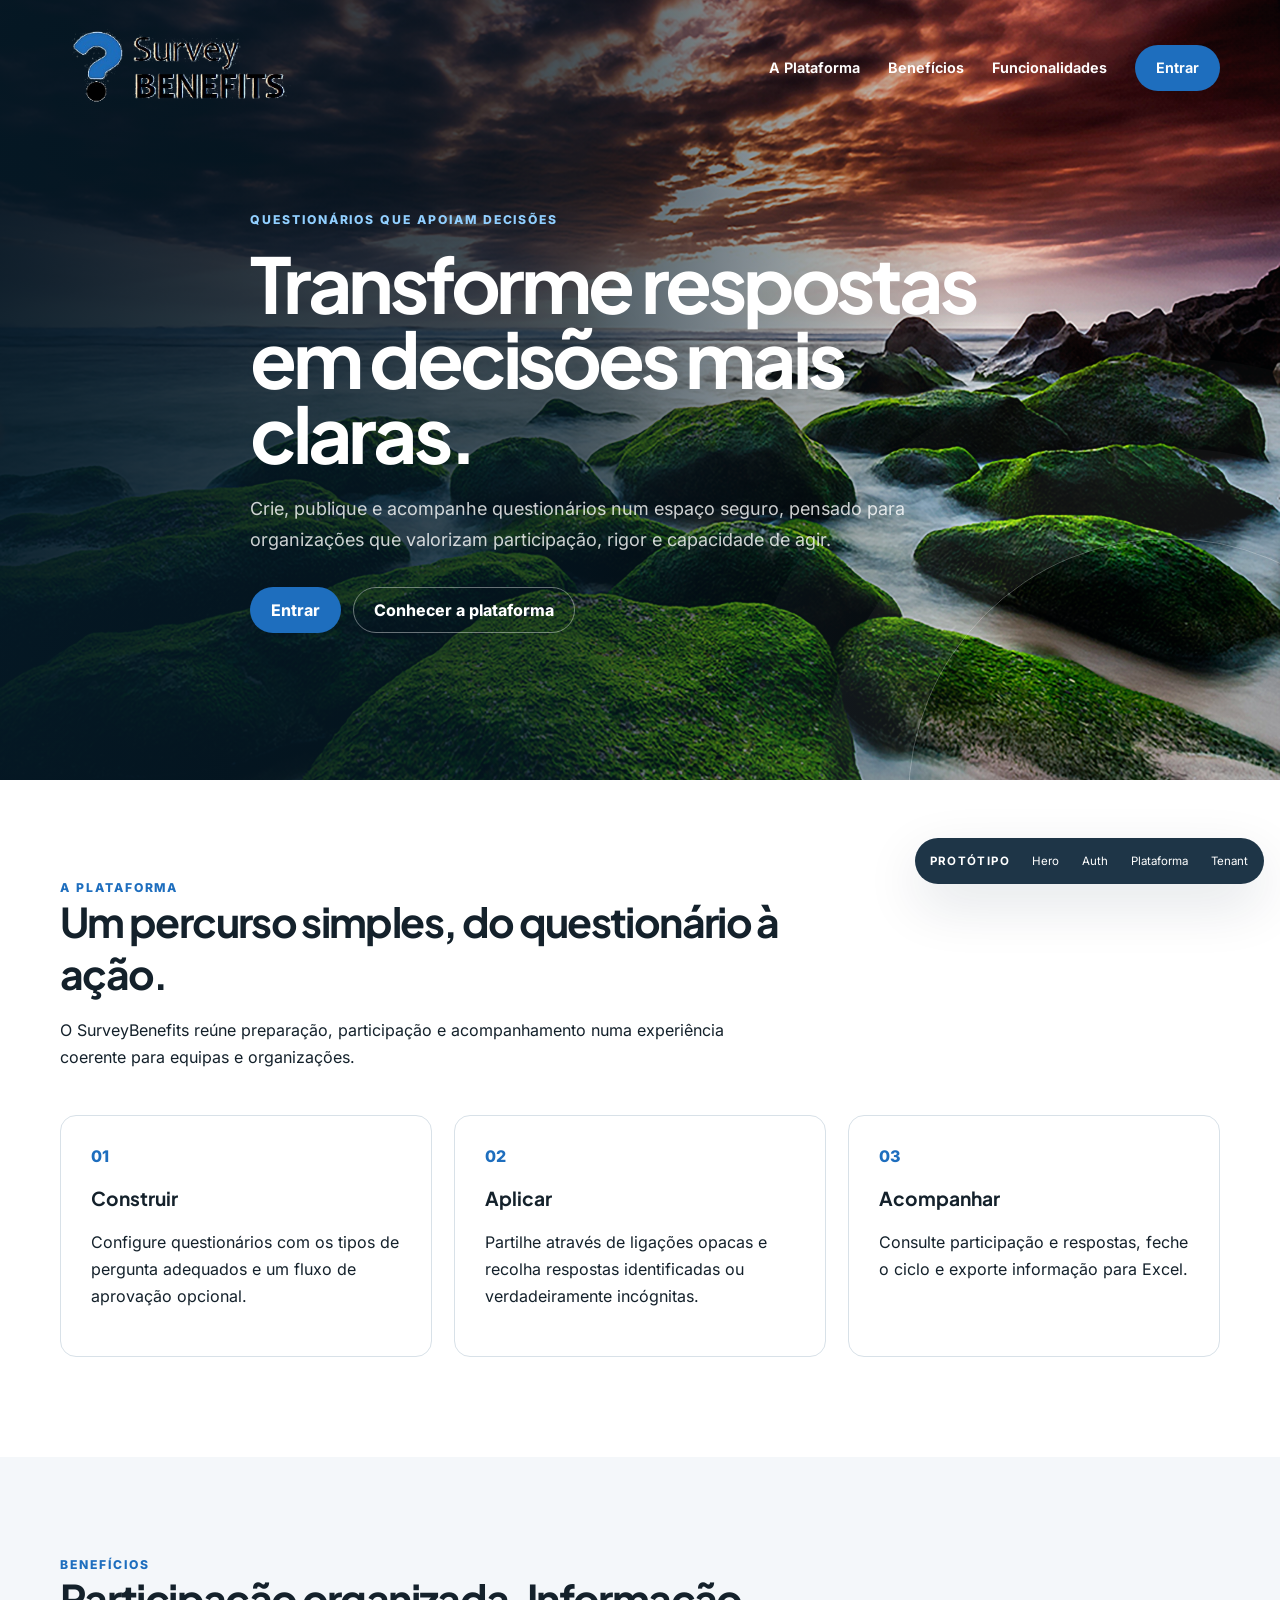
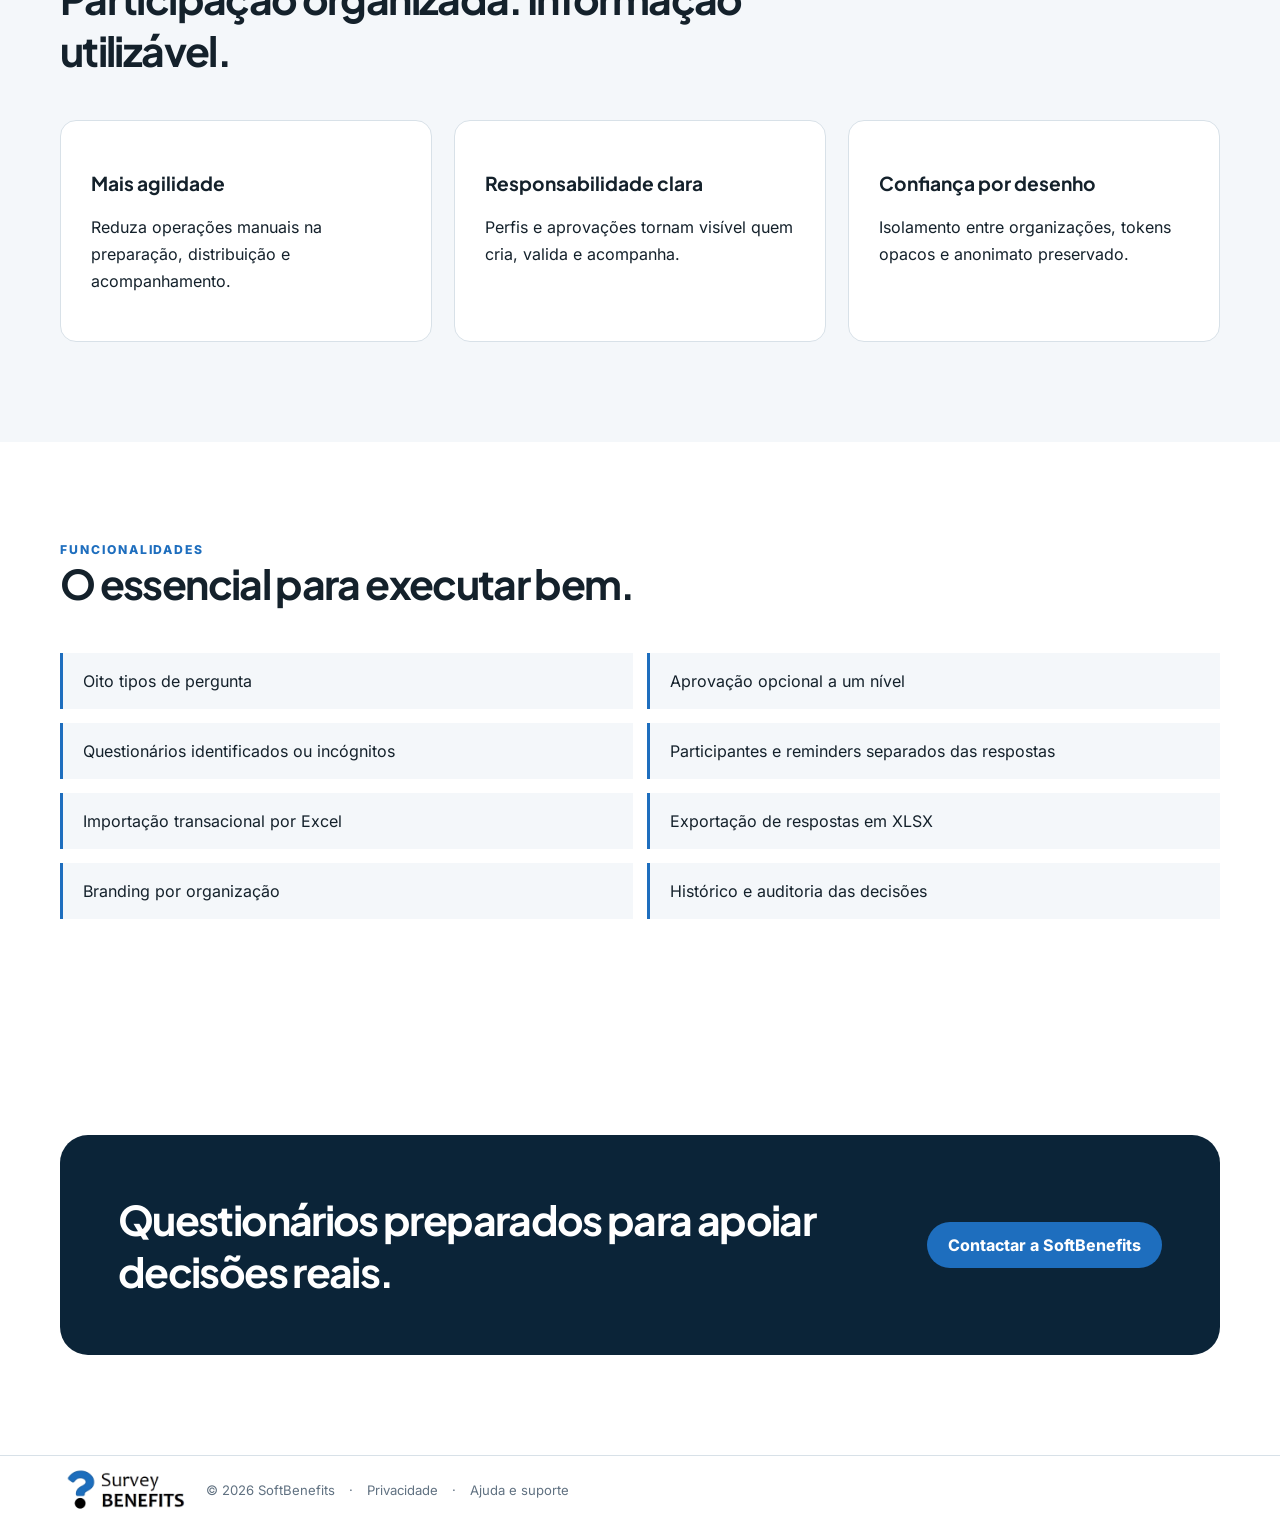
==== index.html @ 7bd240f0 "fix: aplicar logotipo transparente em todo o prototipo" ====
<!DOCTYPE html>
<html lang="pt-PT">
<head>
  <meta charset="utf-8"><meta http-equiv="Cache-Control" content="no-cache, no-store, must-revalidate"><meta http-equiv="Pragma" content="no-cache"><meta http-equiv="Expires" content="0">
  <meta name="viewport" content="width=device-width, initial-scale=1">
  <meta name="description" content="SurveyBenefits — questionários que apoiam decisões.">
  <title>SurveyBenefits — Questionários que apoiam decisões</title>
  <link rel="stylesheet" href="assets/styles.css?v=3">
</head>
<body>
  <header class="site-header">
    <div class="container">
      <a href="index.html" aria-label="SurveyBenefits — início"><img class="logo" src="assets/logo-oficial-transparente.png?v=10" alt="SurveyBenefits"></a>
      <nav class="top-nav" aria-label="Navegação principal">
        <a href="#plataforma">A Plataforma</a><a href="#beneficios">Benefícios</a><a href="#funcionalidades">Funcionalidades</a>
        <a class="button" href="login.html">Entrar</a>
      </nav>
    </div>
  </header>

  <main>
    <section class="hero">
      <div class="container hero-content">
        <div class="eyebrow">Questionários que apoiam decisões</div>
        <h1>Transforme respostas em decisões mais claras.</h1>
        <p>Crie, publique e acompanhe questionários num espaço seguro, pensado para organizações que valorizam participação, rigor e capacidade de agir.</p>
        <div class="actions"><a class="button" href="login.html">Entrar</a><a class="button secondary" href="#plataforma">Conhecer a plataforma</a></div>
      </div>
    </section>

    <section class="section" id="plataforma">
      <div class="container">
        <div class="section-lead"><div class="eyebrow">A Plataforma</div><h2>Um percurso simples, do questionário à ação.</h2><p>O SurveyBenefits reúne preparação, participação e acompanhamento numa experiência coerente para equipas e organizações.</p></div>
        <div class="grid-3">
          <article class="card"><span class="number">01</span><h3>Construir</h3><p>Configure questionários com os tipos de pergunta adequados e um fluxo de aprovação opcional.</p></article>
          <article class="card"><span class="number">02</span><h3>Aplicar</h3><p>Partilhe através de ligações opacas e recolha respostas identificadas ou verdadeiramente incógnitas.</p></article>
          <article class="card"><span class="number">03</span><h3>Acompanhar</h3><p>Consulte participação e respostas, feche o ciclo e exporte informação para Excel.</p></article>
        </div>
      </div>
    </section>

    <section class="section tint" id="beneficios">
      <div class="container">
        <div class="section-lead"><div class="eyebrow">Benefícios</div><h2>Participação organizada. Informação utilizável.</h2></div>
        <div class="grid-3">
          <article class="card"><h3>Mais agilidade</h3><p>Reduza operações manuais na preparação, distribuição e acompanhamento.</p></article>
          <article class="card"><h3>Responsabilidade clara</h3><p>Perfis e aprovações tornam visível quem cria, valida e acompanha.</p></article>
          <article class="card"><h3>Confiança por desenho</h3><p>Isolamento entre organizações, tokens opacos e anonimato preservado.</p></article>
        </div>
      </div>
    </section>

    <section class="section" id="funcionalidades">
      <div class="container">
        <div class="section-lead"><div class="eyebrow">Funcionalidades</div><h2>O essencial para executar bem.</h2></div>
        <ul class="feature-list">
          <li>Oito tipos de pergunta</li><li>Aprovação opcional a um nível</li><li>Questionários identificados ou incógnitos</li><li>Participantes e reminders separados das respostas</li><li>Importação transacional por Excel</li><li>Exportação de respostas em XLSX</li><li>Branding por organização</li><li>Histórico e auditoria das decisões</li>
        </ul>
      </div>
    </section>

    <section class="section">
      <div class="container cta"><h2>Questionários preparados para apoiar decisões reais.</h2><a class="button" href="https://www.softbenefits.pt/#Contactos" target="_blank" rel="noopener">Contactar a SoftBenefits</a></div>
    </section>
  </main>

  <footer class="content-footer"><div class="container footer-row"><a href="https://www.softbenefits.pt" target="_blank" rel="noopener"><img class="logo" src="assets/logo-oficial-transparente.png?v=10" alt="SurveyBenefits"></a><span>© <span data-year></span> SoftBenefits</span><span>·</span><a href="privacidade.html">Privacidade</a><span>·</span><a href="suporte.html">Ajuda e suporte</a></div></footer>
  <nav class="prototype-nav" aria-label="Navegação do protótipo"><strong>PROTÓTIPO</strong><a href="index.html">Hero</a><a href="login.html">Auth</a><a href="app.html">Plataforma</a><a href="app.html?tenant=horizon">Tenant</a></nav>
  <script src="assets/site.js?v=3"></script>
</body>
</html>
---- assets/styles.css ----
@font-face { font-family: Inter; src: url("fonts/inter-variable.woff2") format("woff2"); font-weight: 100 900; font-display: swap; }
@font-face { font-family: "Plus Jakarta Sans"; src: url("fonts/plus-jakarta-sans-variable.woff2") format("woff2"); font-weight: 200 800; font-display: swap; }

:root {
  --primary: #1e6ebe;
  --primary-hover: #185a9c;
  --navy: #0b2438;
  --surface: #f4f7fa;
  --paper: #fff;
  --text: #14212b;
  --muted: #607181;
  --border: #d8e1e8;
  --accent: var(--primary);
  --sidebar: var(--navy);
  --radius: 16px;
  --shadow: 0 20px 55px rgba(11, 36, 56, .12);
  font-family: Inter, "Segoe UI", sans-serif;
  color: var(--text);
  background: var(--paper);
}

* { box-sizing: border-box; }
html { scroll-behavior: smooth; }
body { margin: 0; background: var(--paper); color: var(--text); }
body.dark { --paper: #10202b; --surface: #152b39; --text: #eef5f8; --muted: #aec0ca; --border: #284452; }
body.tenant { --accent: #007f5f; --sidebar: #063f34; }
a { color: inherit; }
button, input { font: inherit; }
button, .button { cursor: pointer; }
:focus-visible { outline: 3px solid color-mix(in srgb, var(--accent) 60%, white); outline-offset: 3px; }
.container { width: min(1160px, calc(100% - 40px)); margin-inline: auto; }
.eyebrow { color: var(--primary); font-size: .76rem; font-weight: 800; letter-spacing: .16em; text-transform: uppercase; }
h1, h2, h3, .brand { font-family: "Plus Jakarta Sans", Inter, sans-serif; }
h1 { font-size: clamp(2.6rem, 6vw, 5.6rem); line-height: .98; letter-spacing: -.055em; margin: 18px 0 24px; }
h2 { font-size: clamp(2rem, 3.2vw, 3.3rem); letter-spacing: -.04em; margin: 0 0 18px; }
p { line-height: 1.7; }
.button { display: inline-flex; align-items: center; justify-content: center; gap: 8px; min-height: 46px; padding: 0 20px; border-radius: 999px; border: 1px solid transparent; background: var(--primary); color: white; font-weight: 750; text-decoration: none; }
.button:hover { background: var(--primary-hover); }
.button.secondary { background: transparent; color: var(--text); border-color: var(--border); }
.button.secondary:hover { background: var(--surface); }
.site-header { position: absolute; z-index: 3; top: 0; left: 0; right: 0; padding: 26px 0; color: white; }
.site-header .container, .top-nav, .actions, .prototype-nav { display: flex; align-items: center; }
.site-header .container { justify-content: space-between; gap: 30px; }
.logo { width: 238px; height: auto; display: block; border-radius: 3px; }
.top-nav { gap: 28px; }
.top-nav a { font-size: .9rem; font-weight: 650; text-decoration: none; }
.hero { min-height: 780px; display: grid; align-items: center; position: relative; color: white; overflow: hidden; background: var(--navy); }
.hero::before { content: ""; position: absolute; inset: 0; background: linear-gradient(90deg, rgba(5,25,38,.93) 0%, rgba(5,25,38,.72) 45%, rgba(5,25,38,.08) 78%), url("images/plataforma-hero.png") center/cover; }
.hero::after { content: ""; position: absolute; width: 520px; height: 520px; right: -150px; bottom: -280px; border: 1px solid rgba(255,255,255,.28); border-radius: 50%; box-shadow: 0 0 0 90px rgba(255,255,255,.04), 0 0 0 180px rgba(255,255,255,.025); }
.hero-content { position: relative; z-index: 1; max-width: 780px; padding: 145px 0 80px; }
.hero p { max-width: 660px; font-size: 1.12rem; color: rgba(255,255,255,.8); }
.hero .eyebrow { color: #91cfff; }
.actions { gap: 12px; flex-wrap: wrap; margin-top: 32px; }
.hero .button.secondary { color: white; border-color: rgba(255,255,255,.4); }
.section { padding: 100px 0; }
.section.tint { background: var(--surface); }
.section-lead { max-width: 720px; margin-bottom: 44px; }
.grid-3 { display: grid; grid-template-columns: repeat(3, 1fr); gap: 22px; }
.card { padding: 30px; border: 1px solid var(--border); border-radius: var(--radius); background: var(--paper); }
.card .number { color: var(--primary); font-weight: 800; }
.card h3 { font-size: 1.2rem; }
.feature-list { display: grid; grid-template-columns: repeat(2, 1fr); gap: 14px; padding: 0; list-style: none; }
.feature-list li { padding: 18px 20px; border-left: 3px solid var(--primary); background: var(--surface); }
.cta { color: white; background: var(--navy); border-radius: 28px; padding: 58px; display: flex; justify-content: space-between; align-items: center; gap: 40px; }
.cta h2 { margin: 0; max-width: 700px; }
.content-footer { border-top: 1px solid var(--border); min-height: 68px; display: flex; align-items: center; color: var(--muted); font-size: .82rem; }
.footer-row { display: flex; align-items: center; gap: 14px; flex-wrap: wrap; }
.footer-row .logo { width: 132px; color: var(--text); }
.footer-row a { text-decoration: none; }
.tenant-name, .tenant-links { display: none; }
.tenant .platform-name, .tenant .platform-links { display: none; }
.tenant .tenant-name { display: block; }
.tenant .tenant-links { display: inline-flex; }
.tenant .side-nav .tenant-links { display: block; }
.tenant .app-content .eyebrow { color: var(--accent); }
.tenant .app-shell .button { background: var(--accent); }

.auth-page { min-height: 100vh; display: grid; grid-template-columns: 1.08fr .92fr; background: var(--surface); }
.auth-visual { color: white; position: relative; padding: 50px; background: linear-gradient(0deg, rgba(7,35,52,.78), rgba(7,35,52,.28)), url("images/plataforma-hero.png") center/cover; display: flex; flex-direction: column; justify-content: space-between; }
.auth-visual blockquote { max-width: 600px; font-family: "Plus Jakarta Sans", sans-serif; font-size: clamp(1.8rem, 3vw, 3rem); line-height: 1.15; margin: 0; }
.auth-panel { display: grid; place-items: center; padding: 36px; }
.auth-card { width: min(440px, 100%); }
.auth-card .logo { width: 230px; color: var(--navy); margin-bottom: 54px; }
.auth-card h1 { font-size: 2.35rem; letter-spacing: -.04em; }
.field { display: grid; gap: 7px; margin: 20px 0; font-weight: 650; font-size: .9rem; }
.field input { width: 100%; min-height: 50px; border: 1px solid var(--border); border-radius: 10px; padding: 0 14px; background: var(--paper); color: var(--text); }
.auth-card .button { width: 100%; border: 0; }
.small-link { color: var(--primary); font-weight: 700; font-size: .9rem; }
.auth-divider { display: flex; align-items: center; gap: 14px; margin: 22px 0; color: var(--muted); font-size: .8rem; text-transform: uppercase; letter-spacing: .08em; }
.auth-divider::before, .auth-divider::after { content: ""; height: 1px; flex: 1; background: var(--border); }
.auth-card .auth-alternative { border: 1px solid var(--border); }
.notice { margin: 20px 0; padding: 15px; background: #e9f4ff; color: #164c78; border-radius: 10px; }

.app-shell { min-height: 100vh; display: grid; grid-template-columns: 260px 1fr; background: var(--surface); }
.sidebar { position: fixed; inset: 0 auto 0 0; width: 260px; background: var(--sidebar); color: white; display: grid; grid-template-rows: auto 1fr auto; transition: width .2s ease; z-index: 4; }
.sidebar-head { padding: 25px 22px; border-bottom: 1px solid rgba(255,255,255,.12); }
.sidebar-head .logo { width: 205px; }
.sidebar-head .logo-symbol { display: none; width: 52px; height: 52px; object-fit: cover; }
.context-label { font-size: .72rem; text-transform: uppercase; letter-spacing: .12em; color: rgba(255,255,255,.58); margin-top: 24px; }
.context-name { font-weight: 750; margin-top: 5px; }
.context-session { display: grid; gap: 3px; margin-top: 16px; padding-top: 14px; border-top: 1px solid rgba(255,255,255,.12); color: rgba(255,255,255,.66); font-size: .72rem; line-height: 1.35; }
.context-session strong { color: white; font-size: .8rem; }
.side-nav { overflow-y: auto; padding: 18px 12px; scrollbar-width: thin; scrollbar-color: rgba(255,255,255,.25) transparent; }
.side-nav a { display: flex; gap: 12px; align-items: center; padding: 12px 14px; margin: 3px 0; border-radius: 10px; color: rgba(255,255,255,.72); text-decoration: none; font-size: .9rem; }
.side-nav a.active, .side-nav a:hover { background: color-mix(in srgb, var(--accent) 60%, transparent); color: white; }
.nav-icon { width: 23px; text-align: center; font-size: 1rem; }
.sidebar-foot { padding: 16px; border-top: 1px solid rgba(255,255,255,.12); }
.sidebar-foot button { width: 100%; display: flex; align-items: center; gap: 11px; background: rgba(255,255,255,.07); color: white; border: 1px solid rgba(255,255,255,.15); border-radius: 10px; text-align: left; padding: 12px 14px; font-weight: 700; }
.sidebar-foot button:hover { background: rgba(255,255,255,.14); border-color: rgba(255,255,255,.28); }
.logout-icon { font-size: 1.05rem; }
.app-main { grid-column: 2; min-width: 0; }
.app-topbar { height: 72px; padding: 0 30px; background: var(--paper); border-bottom: 1px solid var(--border); display: flex; align-items: center; justify-content: space-between; position: sticky; top: 0; z-index: 2; }
.mobile-topline { display: contents; }
.mobile-brand { display: none; }
.breadcrumb-row { order: -1; }
.breadcrumb { color: var(--muted); font-size: .86rem; }
.profile { display: flex; align-items: center; gap: 10px; }
.notification { width: 38px; height: 38px; border: 0; border-radius: 10px; background: transparent; }
.notification:hover { background: var(--surface); }
.profile-button { min-height: 54px; display: flex; align-items: center; gap: 11px; padding: 7px 11px 7px 8px; border: 1px solid var(--border); border-radius: 13px; background: var(--paper); color: var(--text); text-align: left; box-shadow: 0 5px 16px rgba(11,36,56,.06); }
.profile-button:hover { border-color: color-mix(in srgb, var(--accent) 45%, var(--border)); background: var(--surface); }
.profile-copy { display: grid; gap: 2px; min-width: 150px; }
.profile-copy small { color: var(--muted); }
.profile-chevron { color: var(--muted); font-size: 1.2rem; }
.avatar { width: 38px; height: 38px; border-radius: 50%; background: var(--accent); color: white; display: grid; place-items: center; font-weight: 800; }
.app-content { padding: 36px 30px 70px; max-width: 1500px; margin: auto; }
.page-head { display: flex; justify-content: space-between; align-items: end; gap: 20px; margin-bottom: 28px; }
.page-head h1 { font-size: 2.25rem; margin: 4px 0; }
.metrics { display: grid; grid-template-columns: repeat(4, 1fr); gap: 16px; }
.metric { background: var(--paper); border: 1px solid var(--border); border-radius: 14px; padding: 20px; }
.metric strong { display: block; font: 700 2rem "Plus Jakarta Sans", sans-serif; margin: 7px 0; }
.table-card { margin-top: 20px; background: var(--paper); border: 1px solid var(--border); border-radius: 14px; overflow: hidden; }
.toolbar { display: flex; justify-content: space-between; gap: 15px; padding: 17px; border-bottom: 1px solid var(--border); }
.search { min-height: 40px; min-width: min(360px, 60vw); border: 1px solid var(--border); border-radius: 9px; padding: 0 12px; background: var(--paper); color: var(--text); }
table { border-collapse: collapse; width: 100%; }
th, td { text-align: left; padding: 15px 18px; border-bottom: 1px solid var(--border); font-size: .88rem; }
th { color: var(--muted); font-size: .76rem; text-transform: uppercase; letter-spacing: .06em; }
.pill { display: inline-flex; padding: 5px 9px; border-radius: 999px; background: #e8f7f0; color: #176746; font-weight: 750; font-size: .76rem; }
.app-footer { padding: 0 30px; background: var(--paper); }
.impersonation { position: sticky; top: 0; z-index: 5; background: #7b2cbf; color: white; min-height: 48px; padding: 10px 28px; display: none; align-items: center; justify-content: space-between; gap: 20px; }
.impersonating .impersonation { display: flex; }
.impersonating .sidebar { top: 48px; }
.app-shell.collapsed { grid-template-columns: 82px 1fr; }
.app-shell.collapsed .sidebar { width: 82px; }
.app-shell.collapsed .sidebar-head { padding: 20px 15px; }
.app-shell.collapsed .logo-full { display: none; }
.app-shell.collapsed .sidebar-head .logo-symbol { display: block; }
.app-shell.collapsed .context-label, .app-shell.collapsed .context-name, .app-shell.collapsed .context-session { display: none; }
.app-shell.collapsed .side-nav a { justify-content: center; padding-inline: 10px; }
.app-shell.collapsed .side-nav a span:not(.nav-icon) { display: none; }
.app-shell.collapsed .sidebar-foot { padding: 12px; }
.app-shell.collapsed .sidebar-foot button { justify-content: center; padding-inline: 8px; }
.app-shell.collapsed .sidebar-foot button span:not(.logout-icon) { display: none; }
.prototype-nav { position: fixed; right: 16px; bottom: 16px; z-index: 20; gap: 7px; padding: 8px; border-radius: 999px; background: rgba(11,36,56,.92); box-shadow: var(--shadow); color: white; font-size: .72rem; }
.prototype-nav strong { padding: 0 7px; letter-spacing: .12em; }
.prototype-nav a, .prototype-nav button { color: white; background: transparent; border: 0; padding: 8px; border-radius: 999px; text-decoration: none; }
.prototype-nav a:hover, .prototype-nav button:hover { background: rgba(255,255,255,.12); }
.shell-toggle { width: 40px; height: 40px; display: inline-grid; place-items: center; border: 1px solid var(--border); border-radius: 10px; background: var(--paper); color: var(--text); font-size: 1.15rem; }
.shell-toggle:hover { background: var(--surface); border-color: color-mix(in srgb, var(--accent) 40%, var(--border)); }
.inline-row { display: flex; align-items: center; gap: 14px; }
.content-intro { margin-top: 70px; }
.page-title-compact { font-size: 3.2rem; }

@media (max-width: 900px) {
  .top-nav a:not(.button) { display: none; }
  .hero { min-height: 690px; }
  .grid-3, .metrics { grid-template-columns: repeat(2, 1fr); }
  .feature-list { grid-template-columns: 1fr; }
  .auth-page { grid-template-columns: 1fr; }
  .auth-visual { min-height: 260px; }
  .app-shell { grid-template-columns: 1fr; }
  .sidebar { transform: translateX(-100%); box-shadow: var(--shadow); }
  .sidebar.open { transform: translateX(0); }
  .app-main { grid-column: 1; }
  .shell-toggle { display: inline-grid; }
  .app-topbar { height: auto; min-height: 112px; padding-top: 10px; padding-bottom: 0; display: grid; grid-template-rows: 62px 40px; align-items: stretch; }
  .mobile-topline { display: flex; align-items: center; justify-content: space-between; gap: 12px; }
  .mobile-brand { display: block; margin-right: auto; }
  .mobile-brand img { display: block; width: 142px; height: 50px; object-fit: contain; }
  .breadcrumb-row { order: initial; display: flex; align-items: center; margin-inline: -30px; padding: 0 30px; border-top: 1px solid var(--border); }
}

@media (max-width: 620px) {
  .container { width: min(100% - 26px, 1160px); }
  .site-header { padding: 18px 0; }
  .site-header .logo { width: 190px; }
  .hero { min-height: 720px; }
  .section { padding: 72px 0; }
  .grid-3, .metrics { grid-template-columns: 1fr; }
  .cta { padding: 34px 26px; align-items: flex-start; flex-direction: column; }
  .auth-visual { display: none; }
  .auth-panel { padding: 24px; }
  .auth-card .logo { margin-bottom: 36px; }
  .app-topbar, .app-content, .app-footer { padding-left: 18px; padding-right: 18px; }
  .breadcrumb-row { margin-inline: -18px; padding-inline: 18px; }
  .mobile-brand img { width: 118px; height: 44px; }
  .profile-copy, .profile-chevron { display: none; }
  .profile-button { min-height: 44px; padding: 3px; border: 0; box-shadow: none; }
  .page-head { align-items: flex-start; flex-direction: column; }
  .table-card { overflow-x: auto; }
  .footer-row { justify-content: center; text-align: center; }
  .prototype-nav { left: 10px; right: 10px; overflow-x: auto; justify-content: flex-start; }
}

@media (prefers-reduced-motion: reduce) {
  *, *::before, *::after { scroll-behavior: auto !important; transition-duration: .01ms !important; animation-duration: .01ms !important; }
}
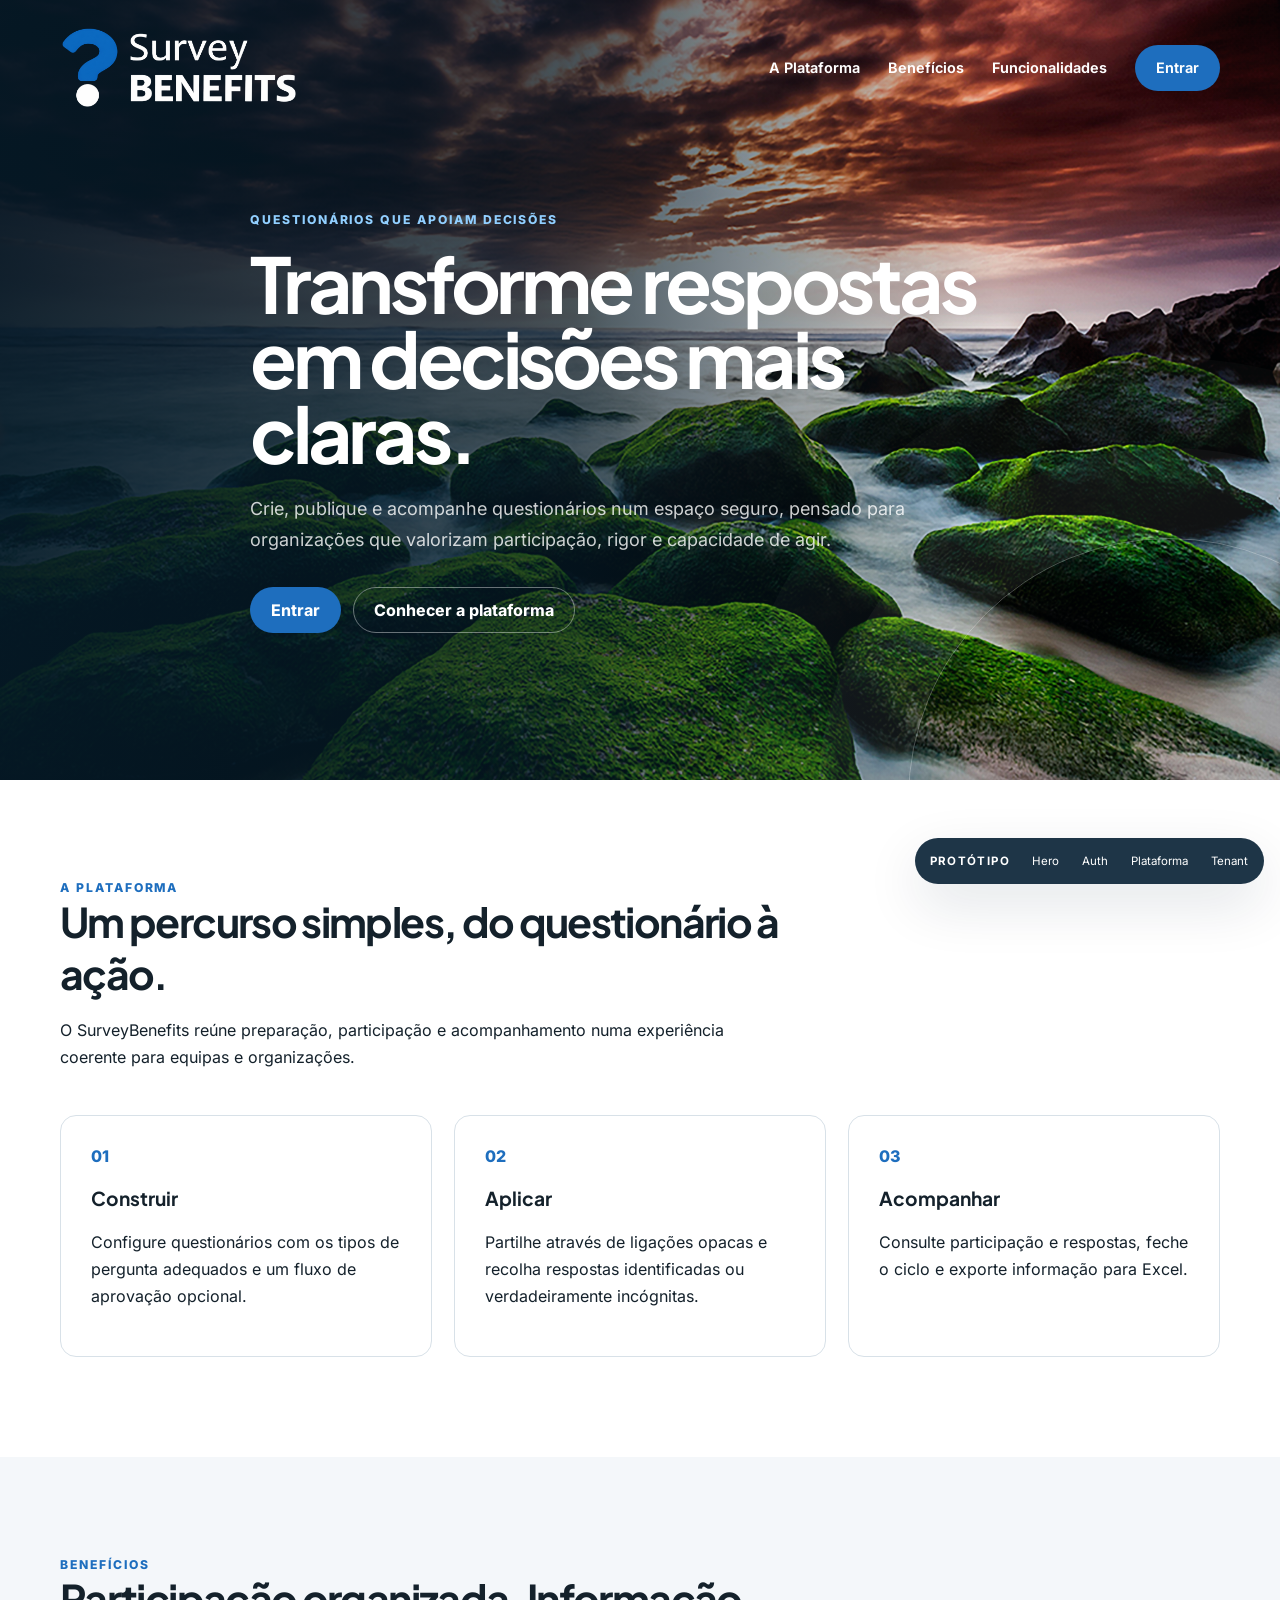
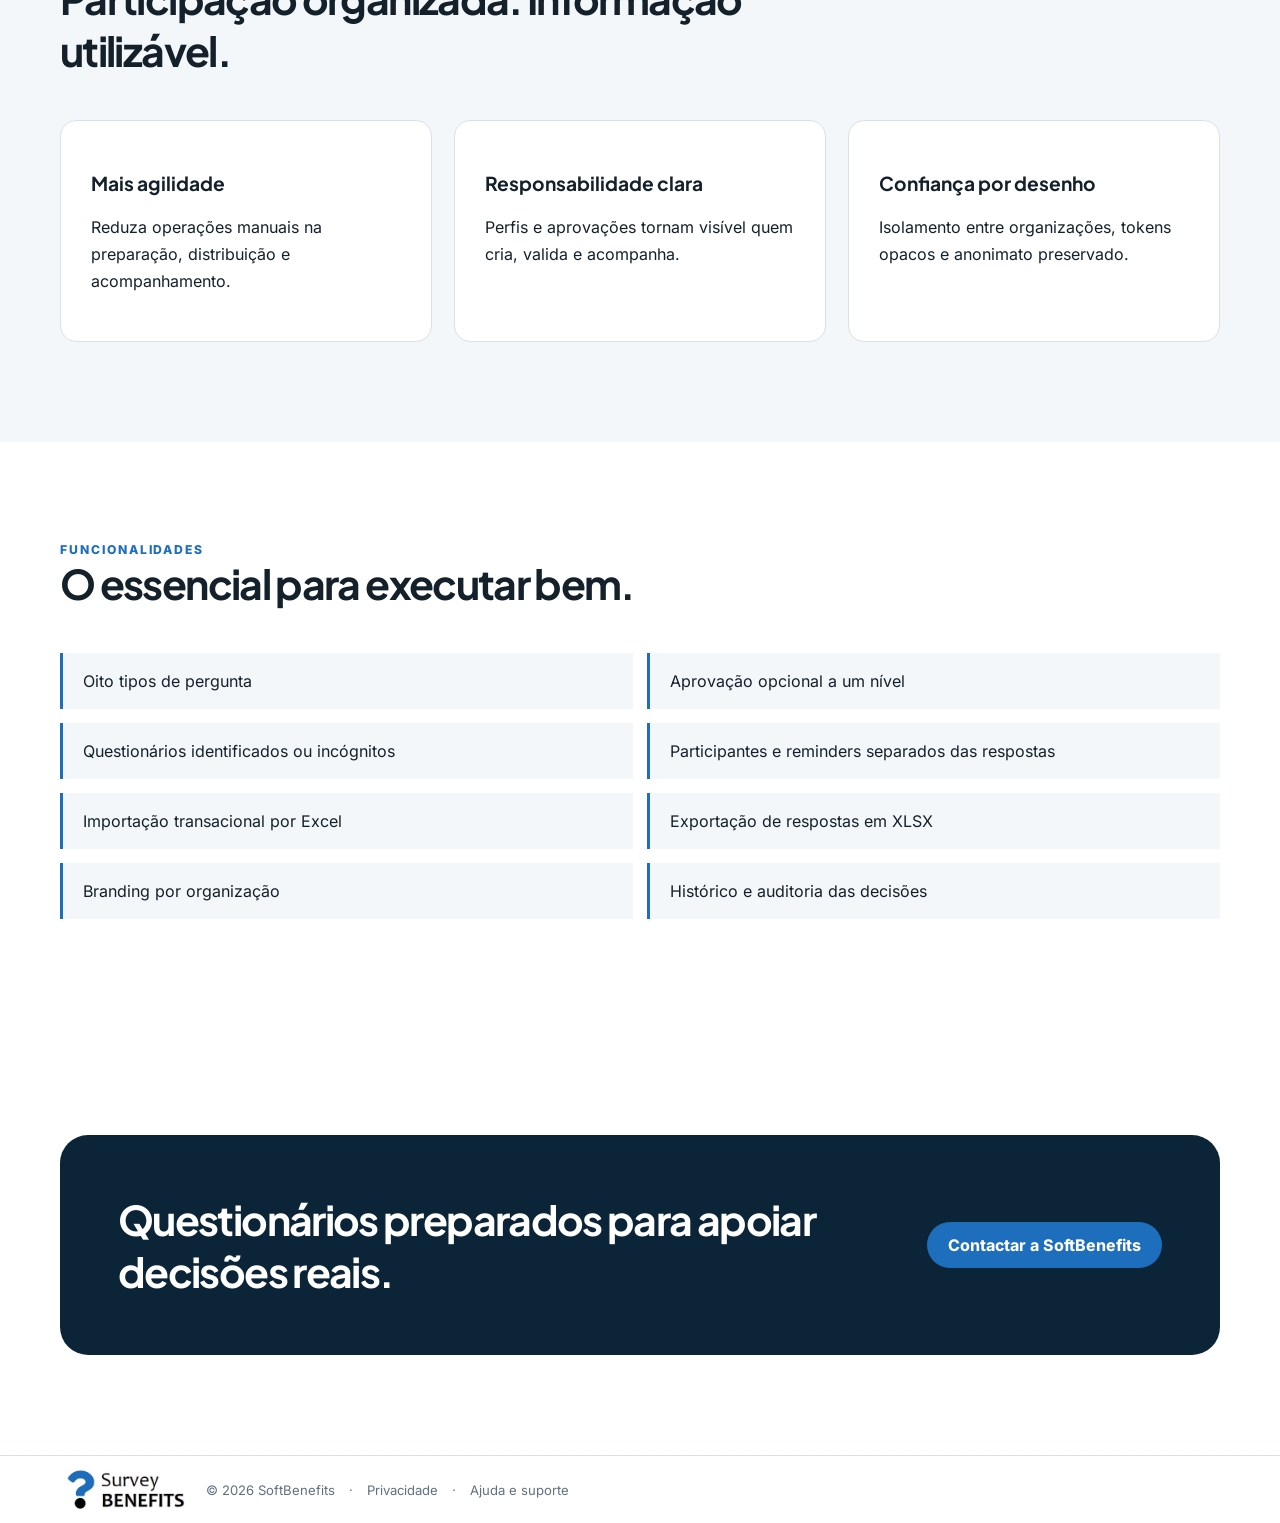
==== commit d578c018: "feat: refinar login e navegacao administrativa" ====
--- a/index.html
+++ b/index.html
@@ -4,13 +4,13 @@
   <meta charset="utf-8"><meta http-equiv="Cache-Control" content="no-cache, no-store, must-revalidate"><meta http-equiv="Pragma" content="no-cache"><meta http-equiv="Expires" content="0">
   <meta name="viewport" content="width=device-width, initial-scale=1">
   <meta name="description" content="SurveyBenefits — questionários que apoiam decisões.">
-  <title>SurveyBenefits — Questionários que apoiam decisões</title>
-  <link rel="stylesheet" href="assets/styles.css?v=3">
+  <title>SurveyBenefits — Questionários que apoiam decisões</title><link rel="icon" type="image/png" href="assets/icon-surveybenefits.png?v=15">
+  <link rel="stylesheet" href="assets/styles.css?v=17">
 </head>
 <body>
   <header class="site-header">
     <div class="container">
-      <a href="index.html" aria-label="SurveyBenefits — início"><img class="logo" src="assets/logo-oficial-transparente.png?v=10" alt="SurveyBenefits"></a>
+      <a href="index.html" aria-label="SurveyBenefits — início"><img class="logo" src="assets/logo-oficial-negativo.png?v=17" alt="SurveyBenefits"></a>
       <nav class="top-nav" aria-label="Navegação principal">
         <a href="#plataforma">A Plataforma</a><a href="#beneficios">Benefícios</a><a href="#funcionalidades">Funcionalidades</a>
         <a class="button" href="login.html">Entrar</a>
@@ -64,7 +64,7 @@
     </section>
   </main>
 
-  <footer class="content-footer"><div class="container footer-row"><a href="https://www.softbenefits.pt" target="_blank" rel="noopener"><img class="logo" src="assets/logo-oficial-transparente.png?v=10" alt="SurveyBenefits"></a><span>© <span data-year></span> SoftBenefits</span><span>·</span><a href="privacidade.html">Privacidade</a><span>·</span><a href="suporte.html">Ajuda e suporte</a></div></footer>
+  <footer class="content-footer"><div class="container footer-row"><a href="https://www.softbenefits.pt" target="_blank" rel="noopener"><img class="logo" src="assets/logo-oficial.jpg?v=17" alt="SurveyBenefits"></a><span>© <span data-year></span> SoftBenefits</span><span>·</span><a href="privacidade.html">Privacidade</a><span>·</span><a href="suporte.html">Ajuda e suporte</a></div></footer>
   <nav class="prototype-nav" aria-label="Navegação do protótipo"><strong>PROTÓTIPO</strong><a href="index.html">Hero</a><a href="login.html">Auth</a><a href="app.html">Plataforma</a><a href="app.html?tenant=horizon">Tenant</a></nav>
   <script src="assets/site.js?v=3"></script>
 </body>
--- a/assets/styles.css
+++ b/assets/styles.css
@@ -52,6 +52,7 @@
 .hero .eyebrow { color: #91cfff; }
 .actions { gap: 12px; flex-wrap: wrap; margin-top: 32px; }
 .hero .button.secondary { color: white; border-color: rgba(255,255,255,.4); }
+.hero .button.secondary:hover { background: rgba(30,110,190,.28); color: white; border-color: rgba(145,207,255,.9); box-shadow: 0 8px 24px rgba(5,25,38,.3); }
 .section { padding: 100px 0; }
 .section.tint { background: var(--surface); }
 .section-lead { max-width: 720px; margin-bottom: 44px; }
@@ -75,19 +76,34 @@
 .tenant .app-content .eyebrow { color: var(--accent); }
 .tenant .app-shell .button { background: var(--accent); }
 
-.auth-page { min-height: 100vh; display: grid; grid-template-columns: 1.08fr .92fr; background: var(--surface); }
-.auth-visual { color: white; position: relative; padding: 50px; background: linear-gradient(0deg, rgba(7,35,52,.78), rgba(7,35,52,.28)), url("images/plataforma-hero.png") center/cover; display: flex; flex-direction: column; justify-content: space-between; }
-.auth-visual blockquote { max-width: 600px; font-family: "Plus Jakarta Sans", sans-serif; font-size: clamp(1.8rem, 3vw, 3rem); line-height: 1.15; margin: 0; }
-.auth-panel { display: grid; place-items: center; padding: 36px; }
+.auth-background { min-height: 100vh; padding: 30px 20px; background: radial-gradient(circle at 80% 10%, rgba(30,110,190,.22), transparent 32%), var(--navy); }
+.auth-page { width: min(1120px, 100%); min-height: min(720px, calc(100vh - 60px)); margin: auto; display: grid; grid-template-columns: minmax(0,1.08fr) minmax(390px,.92fr); overflow: hidden; background: var(--surface); border: 1px solid rgba(255,255,255,.18); border-radius: 30px; box-shadow: 0 30px 90px rgba(0,0,0,.34); }
+.auth-visual { color: white; position: relative; padding: clamp(36px,5vw,62px); background: linear-gradient(0deg, rgba(7,35,52,.84), rgba(7,35,52,.24)), url("images/plataforma-hero.png") center/cover; display: flex; flex-direction: column; justify-content: space-between; }
+.auth-symbol { width: 62px; height: 62px; padding: 6px; border-radius: 50%; background: rgba(255,255,255,.96); box-shadow: 0 8px 24px rgba(0,0,0,.22); }
+.auth-story { display: grid; gap: 18px; }
+.auth-story .eyebrow { color: #91cfff; }
+.auth-visual blockquote { max-width: 560px; font-family: "Plus Jakarta Sans", sans-serif; font-size: clamp(2.35rem, 4vw, 4rem); line-height: 1.04; letter-spacing: -.045em; margin: 0; }
+.auth-story > p { max-width: 520px; margin: 0; color: rgba(255,255,255,.82); }
+.auth-highlights { display: grid; gap: 8px; margin-top: 8px; color: rgba(255,255,255,.88); font-size: .83rem; font-weight: 650; }
+.auth-panel { display: grid; place-items: center; padding: clamp(34px,4vw,58px); background: var(--paper); }
 .auth-card { width: min(440px, 100%); }
 .auth-card .logo { width: 230px; color: var(--navy); margin-bottom: 54px; }
 .auth-card h1 { font-size: 2.35rem; letter-spacing: -.04em; }
 .field { display: grid; gap: 7px; margin: 20px 0; font-weight: 650; font-size: .9rem; }
 .field input { width: 100%; min-height: 50px; border: 1px solid var(--border); border-radius: 10px; padding: 0 14px; background: var(--paper); color: var(--text); }
+.password-control { position: relative; display: block; }
+.password-control input { padding-right: 52px; }
+.password-toggle { position: absolute; top: 50%; right: 8px; width: 38px; height: 38px; padding: 8px; border: 0; border-radius: 8px; background: transparent; color: var(--muted); transform: translateY(-50%); cursor: pointer; }
+.password-toggle:hover { background: var(--surface); color: var(--text); }
+.password-toggle:focus-visible { outline: 3px solid color-mix(in srgb, var(--primary) 35%, transparent); outline-offset: 1px; }
+.password-toggle svg { display: block; width: 100%; height: 100%; fill: none; stroke: currentColor; stroke-width: 1.8; }
+.password-toggle[aria-pressed="true"]::after { content: ""; position: absolute; left: 8px; right: 8px; top: 18px; height: 2px; background: currentColor; transform: rotate(-42deg); }
 .auth-card .button { width: 100%; border: 0; }
 .small-link { color: var(--primary); font-weight: 700; font-size: .9rem; }
 .auth-divider { display: flex; align-items: center; gap: 14px; margin: 22px 0; color: var(--muted); font-size: .8rem; text-transform: uppercase; letter-spacing: .08em; }
 .auth-divider::before, .auth-divider::after { content: ""; height: 1px; flex: 1; background: var(--border); }
+.auth-alternative { background: color-mix(in srgb, var(--primary) 10%, var(--paper)) !important; color: var(--primary) !important; border-color: color-mix(in srgb, var(--primary) 50%, var(--border)) !important; }
+.auth-alternative:hover { background: color-mix(in srgb, var(--primary) 18%, var(--paper)) !important; border-color: var(--primary) !important; box-shadow: 0 8px 22px color-mix(in srgb, var(--primary) 18%, transparent); }
 .auth-card .auth-alternative { border: 1px solid var(--border); }
 .notice { margin: 20px 0; padding: 15px; background: #e9f4ff; color: #164c78; border-radius: 10px; }
 
@@ -95,7 +111,7 @@
 .sidebar { position: fixed; inset: 0 auto 0 0; width: 260px; background: var(--sidebar); color: white; display: grid; grid-template-rows: auto 1fr auto; transition: width .2s ease; z-index: 4; }
 .sidebar-head { padding: 25px 22px; border-bottom: 1px solid rgba(255,255,255,.12); }
 .sidebar-head .logo { width: 205px; }
-.sidebar-head .logo-symbol { display: none; width: 52px; height: 52px; object-fit: cover; }
+.sidebar-head .logo-symbol { display: none; width: 48px; height: 48px; margin-inline: auto; padding: 5px; border: 1px solid rgba(255,255,255,.72); border-radius: 50%; background: rgba(255,255,255,.96); box-shadow: 0 5px 16px rgba(0,0,0,.18); object-fit: contain; object-position: center; }
 .context-label { font-size: .72rem; text-transform: uppercase; letter-spacing: .12em; color: rgba(255,255,255,.58); margin-top: 24px; }
 .context-name { font-weight: 750; margin-top: 5px; }
 .context-session { display: grid; gap: 3px; margin-top: 16px; padding-top: 14px; border-top: 1px solid rgba(255,255,255,.12); color: rgba(255,255,255,.66); font-size: .72rem; line-height: 1.35; }
@@ -157,6 +173,8 @@
 .prototype-nav a:hover, .prototype-nav button:hover { background: rgba(255,255,255,.12); }
 .shell-toggle { width: 40px; height: 40px; display: inline-grid; place-items: center; border: 1px solid var(--border); border-radius: 10px; background: var(--paper); color: var(--text); font-size: 1.15rem; }
 .shell-toggle:hover { background: var(--surface); border-color: color-mix(in srgb, var(--accent) 40%, var(--border)); }
+.shell-toggle-edge { position: fixed; z-index: 4; top: 16px; left: 236px; box-shadow: 0 5px 18px rgba(11,36,56,.14); transition: left .2s ease; }
+.app-shell.collapsed .shell-toggle-edge { left: 62px; }
 .inline-row { display: flex; align-items: center; gap: 14px; }
 .content-intro { margin-top: 70px; }
 .page-title-compact { font-size: 3.2rem; }
@@ -166,7 +184,8 @@
   .hero { min-height: 690px; }
   .grid-3, .metrics { grid-template-columns: repeat(2, 1fr); }
   .feature-list { grid-template-columns: 1fr; }
-  .auth-page { grid-template-columns: 1fr; }
+  .auth-background { padding: 22px; }
+  .auth-page { min-height: 0; grid-template-columns: 1fr; }
   .auth-visual { min-height: 260px; }
   .app-shell { grid-template-columns: 1fr; }
   .sidebar { transform: translateX(-100%); box-shadow: var(--shadow); }
@@ -175,6 +194,8 @@
   .shell-toggle { display: inline-grid; }
   .app-topbar { height: auto; min-height: 112px; padding-top: 10px; padding-bottom: 0; display: grid; grid-template-rows: 62px 40px; align-items: stretch; }
   .mobile-topline { display: flex; align-items: center; justify-content: space-between; gap: 12px; }
+  .shell-toggle-edge { top: 21px; left: 18px; }
+  .mobile-topline { padding-left: 52px; }
   .mobile-brand { display: block; margin-right: auto; }
   .mobile-brand img { display: block; width: 142px; height: 50px; object-fit: contain; }
   .breadcrumb-row { order: initial; display: flex; align-items: center; margin-inline: -30px; padding: 0 30px; border-top: 1px solid var(--border); }
@@ -188,6 +209,8 @@
   .section { padding: 72px 0; }
   .grid-3, .metrics { grid-template-columns: 1fr; }
   .cta { padding: 34px 26px; align-items: flex-start; flex-direction: column; }
+  .auth-background { padding: 14px; }
+  .auth-page { border-radius: 22px; }
   .auth-visual { display: none; }
   .auth-panel { padding: 24px; }
   .auth-card .logo { margin-bottom: 36px; }
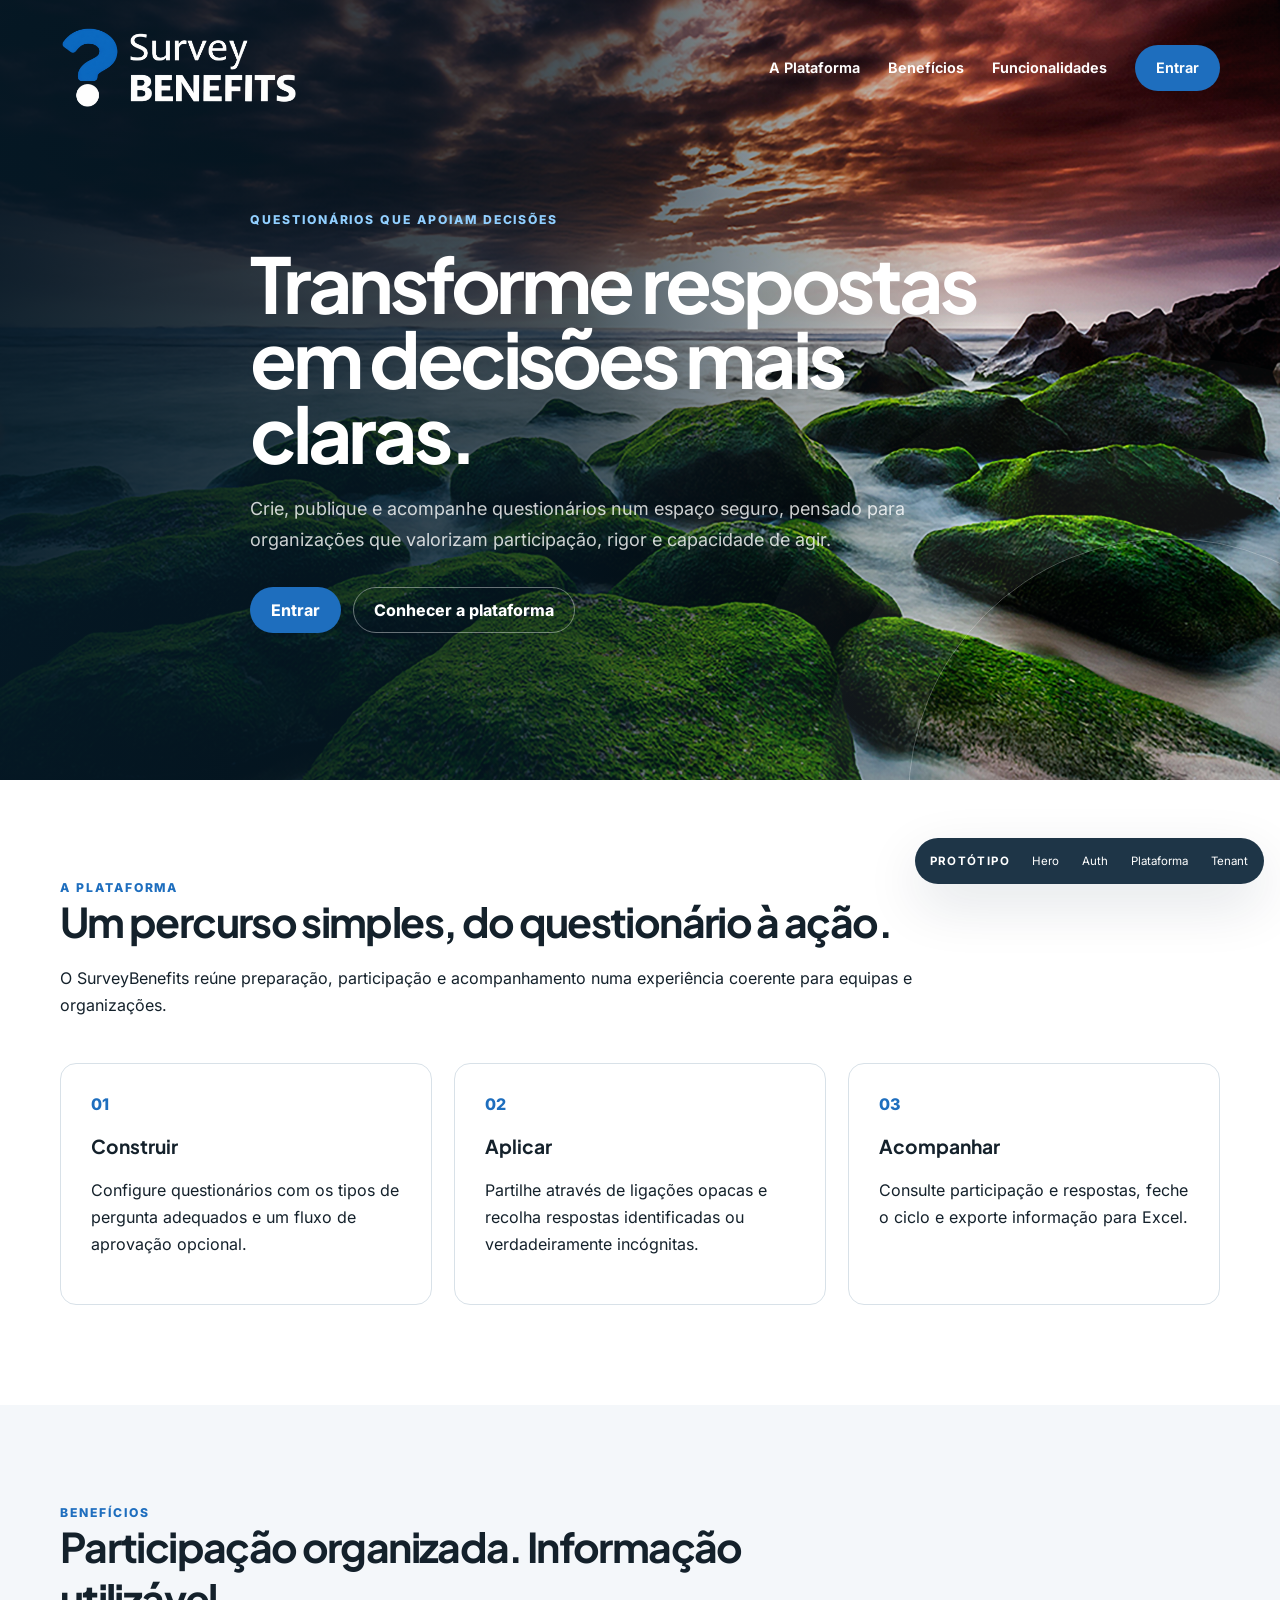
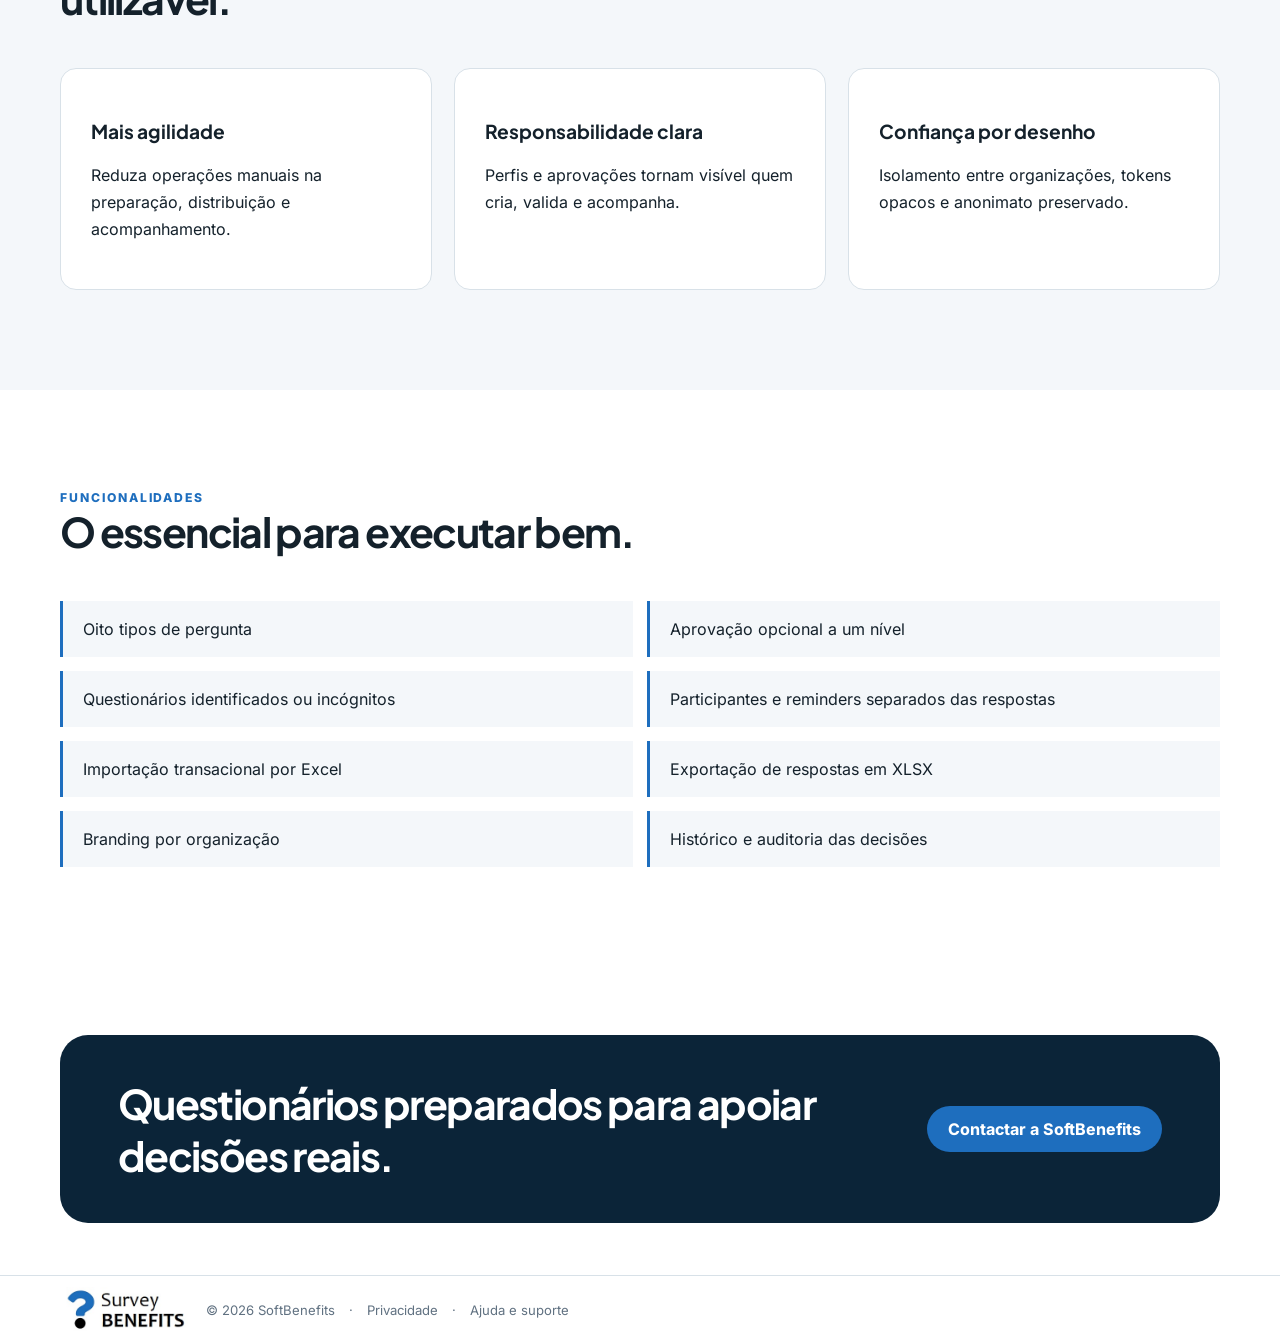
==== commit 6f36a4ec: "feat: consolidar ajustes UX do prototipo M0.5" ====
--- a/index.html
+++ b/index.html
@@ -59,7 +59,7 @@
       </div>
     </section>
 
-    <section class="section">
+    <section class="section cta-section">
       <div class="container cta"><h2>Questionários preparados para apoiar decisões reais.</h2><a class="button" href="https://www.softbenefits.pt/#Contactos" target="_blank" rel="noopener">Contactar a SoftBenefits</a></div>
     </section>
   </main>
--- a/assets/styles.css
+++ b/assets/styles.css
@@ -54,15 +54,18 @@
 .hero .button.secondary { color: white; border-color: rgba(255,255,255,.4); }
 .hero .button.secondary:hover { background: rgba(30,110,190,.28); color: white; border-color: rgba(145,207,255,.9); box-shadow: 0 8px 24px rgba(5,25,38,.3); }
 .section { padding: 100px 0; }
+.section.cta-section { padding-block: 52px; }
 .section.tint { background: var(--surface); }
 .section-lead { max-width: 720px; margin-bottom: 44px; }
+#plataforma .section-lead { max-width: 980px; }
+#plataforma .section-lead p { max-width: 900px; }
 .grid-3 { display: grid; grid-template-columns: repeat(3, 1fr); gap: 22px; }
 .card { padding: 30px; border: 1px solid var(--border); border-radius: var(--radius); background: var(--paper); }
 .card .number { color: var(--primary); font-weight: 800; }
 .card h3 { font-size: 1.2rem; }
 .feature-list { display: grid; grid-template-columns: repeat(2, 1fr); gap: 14px; padding: 0; list-style: none; }
 .feature-list li { padding: 18px 20px; border-left: 3px solid var(--primary); background: var(--surface); }
-.cta { color: white; background: var(--navy); border-radius: 28px; padding: 58px; display: flex; justify-content: space-between; align-items: center; gap: 40px; }
+.cta { color: white; background: var(--navy); border-radius: 28px; padding: 42px 58px; display: flex; justify-content: space-between; align-items: center; gap: 40px; }
 .cta h2 { margin: 0; max-width: 700px; }
 .content-footer { border-top: 1px solid var(--border); min-height: 68px; display: flex; align-items: center; color: var(--muted); font-size: .82rem; }
 .footer-row { display: flex; align-items: center; gap: 14px; flex-wrap: wrap; }
@@ -79,14 +82,21 @@
 .auth-background { min-height: 100vh; padding: 30px 20px; background: radial-gradient(circle at 80% 10%, rgba(30,110,190,.22), transparent 32%), var(--navy); }
 .auth-page { width: min(1120px, 100%); min-height: min(720px, calc(100vh - 60px)); margin: auto; display: grid; grid-template-columns: minmax(0,1.08fr) minmax(390px,.92fr); overflow: hidden; background: var(--surface); border: 1px solid rgba(255,255,255,.18); border-radius: 30px; box-shadow: 0 30px 90px rgba(0,0,0,.34); }
 .auth-visual { color: white; position: relative; padding: clamp(36px,5vw,62px); background: linear-gradient(0deg, rgba(7,35,52,.84), rgba(7,35,52,.24)), url("images/plataforma-hero.png") center/cover; display: flex; flex-direction: column; justify-content: space-between; }
-.auth-symbol { width: 62px; height: 62px; padding: 6px; border-radius: 50%; background: rgba(255,255,255,.96); box-shadow: 0 8px 24px rgba(0,0,0,.22); }
-.auth-story { display: grid; gap: 18px; }
-.auth-story .eyebrow { color: #91cfff; }
+.auth-story { min-width: 0; display: grid; gap: 18px; }
+.auth-story .eyebrow { width: fit-content; justify-self: center; padding: 8px 11px; color: #d8efff; background: rgba(5,25,38,.72); border: 1px solid rgba(145,207,255,.42); border-radius: 999px; text-align: center; text-shadow: 0 1px 8px rgba(0,0,0,.55); }
 .auth-visual blockquote { max-width: 560px; font-family: "Plus Jakarta Sans", sans-serif; font-size: clamp(2.35rem, 4vw, 4rem); line-height: 1.04; letter-spacing: -.045em; margin: 0; }
-.auth-story > p { max-width: 520px; margin: 0; color: rgba(255,255,255,.82); }
-.auth-highlights { display: grid; gap: 8px; margin-top: 8px; color: rgba(255,255,255,.88); font-size: .83rem; font-weight: 650; }
-.auth-panel { display: grid; place-items: center; padding: clamp(34px,4vw,58px); background: var(--paper); }
-.auth-card { width: min(440px, 100%); }
+.auth-story > p { width: 100%; max-width: 520px; margin: 0; padding: 10px 14px; overflow-wrap: anywhere; color: #fff; background: rgba(5,25,38,.56); border-left: 3px solid #69baff; border-radius: 0 10px 10px 0; font-weight: 550; text-shadow: 0 1px 8px rgba(0,0,0,.45); }
+.auth-highlights { display: grid; grid-template-columns: repeat(2, minmax(0, 1fr)); gap: 13px; margin-top: 8px; }
+.auth-highlight { min-width: 0; display: flex; align-items: center; gap: 9px; color: rgba(255,255,255,.92); }
+.auth-highlight i { width: 30px; height: 30px; flex: 0 0 30px; display: grid; place-items: center; color: #0b2438; background: #d8efff; border: 2px solid rgba(255,255,255,.78); border-radius: 50%; box-shadow: 0 4px 12px rgba(0,0,0,.2); font-style: normal; font-weight: 900; }
+.auth-highlight span { min-width: 0; display: grid; gap: 1px; }
+.auth-highlight strong { font-size: .8rem; line-height: 1.2; }
+.auth-highlight small { color: rgba(255,255,255,.72); font-size: .68rem; line-height: 1.3; }
+.auth-visual > small { width: fit-content; }
+.auth-visual > small a { display: inline-flex; align-items: center; gap: 7px; padding: 8px 12px; color: white; background: rgba(5,25,38,.68); border: 1px solid rgba(255,255,255,.3); border-radius: 999px; font-weight: 700; text-decoration: none; box-shadow: 0 6px 18px rgba(0,0,0,.16); backdrop-filter: blur(8px); }
+.auth-visual > small a:hover { background: rgba(30,110,190,.78); border-color: rgba(255,255,255,.65); }
+.auth-panel { min-width: 0; display: grid; place-items: center; padding: clamp(34px,4vw,58px); background: var(--paper); }
+.auth-card { width: min(440px, 100%); min-width: 0; }
 .auth-card .logo { width: 230px; color: var(--navy); margin-bottom: 54px; }
 .auth-card h1 { font-size: 2.35rem; letter-spacing: -.04em; }
 .field { display: grid; gap: 7px; margin: 20px 0; font-weight: 650; font-size: .9rem; }
@@ -104,17 +114,21 @@
 .auth-divider::before, .auth-divider::after { content: ""; height: 1px; flex: 1; background: var(--border); }
 .auth-alternative { background: color-mix(in srgb, var(--primary) 10%, var(--paper)) !important; color: var(--primary) !important; border-color: color-mix(in srgb, var(--primary) 50%, var(--border)) !important; }
 .auth-alternative:hover { background: color-mix(in srgb, var(--primary) 18%, var(--paper)) !important; border-color: var(--primary) !important; box-shadow: 0 8px 22px color-mix(in srgb, var(--primary) 18%, transparent); }
+.auth-info { display: grid; gap: 3px; margin: 16px 0 4px; padding: 12px 14px; color: var(--text); background: color-mix(in srgb, var(--primary) 8%, var(--paper)); border-left: 3px solid var(--primary); border-radius: 0 10px 10px 0; font-size: .82rem; }
+.auth-info span { color: var(--muted); }
+.auth-card .auth-back { margin-top: 12px; }
 .auth-card .auth-alternative { border: 1px solid var(--border); }
 .notice { margin: 20px 0; padding: 15px; background: #e9f4ff; color: #164c78; border-radius: 10px; }
 
 .app-shell { min-height: 100vh; display: grid; grid-template-columns: 260px 1fr; background: var(--surface); }
 .sidebar { position: fixed; inset: 0 auto 0 0; width: 260px; background: var(--sidebar); color: white; display: grid; grid-template-rows: auto 1fr auto; transition: width .2s ease; z-index: 4; }
-.sidebar-head { padding: 25px 22px; border-bottom: 1px solid rgba(255,255,255,.12); }
+.sidebar-head { padding: 25px 18px 20px; border-bottom: 1px solid rgba(255,255,255,.12); }
 .sidebar-head .logo { width: 205px; }
 .sidebar-head .logo-symbol { display: none; width: 48px; height: 48px; margin-inline: auto; padding: 5px; border: 1px solid rgba(255,255,255,.72); border-radius: 50%; background: rgba(255,255,255,.96); box-shadow: 0 5px 16px rgba(0,0,0,.18); object-fit: contain; object-position: center; }
-.context-label { font-size: .72rem; text-transform: uppercase; letter-spacing: .12em; color: rgba(255,255,255,.58); margin-top: 24px; }
+.sidebar-context { display: grid; gap: 4px; margin-top: 20px; padding: 15px; background: rgba(255,255,255,.055); border: 1px solid rgba(255,255,255,.09); border-radius: 12px; }
+.context-label { font-size: .68rem; text-transform: uppercase; letter-spacing: .14em; color: rgba(255,255,255,.58); }
 .context-name { font-weight: 750; margin-top: 5px; }
-.context-session { display: grid; gap: 3px; margin-top: 16px; padding-top: 14px; border-top: 1px solid rgba(255,255,255,.12); color: rgba(255,255,255,.66); font-size: .72rem; line-height: 1.35; }
+.context-session { display: grid; gap: 3px; margin-top: 12px; padding-top: 12px; border-top: 1px solid rgba(255,255,255,.12); color: rgba(255,255,255,.66); font-size: .72rem; line-height: 1.35; }
 .context-session strong { color: white; font-size: .8rem; }
 .side-nav { overflow-y: auto; padding: 18px 12px; scrollbar-width: thin; scrollbar-color: rgba(255,255,255,.25) transparent; }
 .side-nav a { display: flex; gap: 12px; align-items: center; padding: 12px 14px; margin: 3px 0; border-radius: 10px; color: rgba(255,255,255,.72); text-decoration: none; font-size: .9rem; }
@@ -128,17 +142,18 @@
 .app-topbar { height: 72px; padding: 0 30px; background: var(--paper); border-bottom: 1px solid var(--border); display: flex; align-items: center; justify-content: space-between; position: sticky; top: 0; z-index: 2; }
 .mobile-topline { display: contents; }
 .mobile-brand { display: none; }
-.breadcrumb-row { order: -1; }
+.breadcrumb-row { order: -1; display: flex; align-items: center; gap: 12px; }
 .breadcrumb { color: var(--muted); font-size: .86rem; }
 .profile { display: flex; align-items: center; gap: 10px; }
 .notification { width: 38px; height: 38px; border: 0; border-radius: 10px; background: transparent; }
 .notification:hover { background: var(--surface); }
-.profile-button { min-height: 54px; display: flex; align-items: center; gap: 11px; padding: 7px 11px 7px 8px; border: 1px solid var(--border); border-radius: 13px; background: var(--paper); color: var(--text); text-align: left; box-shadow: 0 5px 16px rgba(11,36,56,.06); }
+.profile-button { min-height: 60px; display: flex; align-items: center; gap: 11px; padding: 7px 11px 7px 8px; border: 1px solid var(--border); border-radius: 13px; background: var(--paper); color: var(--text); text-align: left; box-shadow: 0 5px 16px rgba(11,36,56,.06); }
 .profile-button:hover { border-color: color-mix(in srgb, var(--accent) 45%, var(--border)); background: var(--surface); }
 .profile-copy { display: grid; gap: 2px; min-width: 150px; }
 .profile-copy small { color: var(--muted); }
 .profile-chevron { color: var(--muted); font-size: 1.2rem; }
-.avatar { width: 38px; height: 38px; border-radius: 50%; background: var(--accent); color: white; display: grid; place-items: center; font-weight: 800; }
+.avatar { width: 44px; height: 44px; overflow: hidden; flex: 0 0 44px; border-radius: 50%; background: var(--accent); color: white; display: grid; place-items: center; font-weight: 800; }
+.avatar img { width: 100%; height: 100%; display: block; object-fit: cover; }
 .app-content { padding: 36px 30px 70px; max-width: 1500px; margin: auto; }
 .page-head { display: flex; justify-content: space-between; align-items: end; gap: 20px; margin-bottom: 28px; }
 .page-head h1 { font-size: 2.25rem; margin: 4px 0; }
@@ -161,7 +176,7 @@
 .app-shell.collapsed .sidebar-head { padding: 20px 15px; }
 .app-shell.collapsed .logo-full { display: none; }
 .app-shell.collapsed .sidebar-head .logo-symbol { display: block; }
-.app-shell.collapsed .context-label, .app-shell.collapsed .context-name, .app-shell.collapsed .context-session { display: none; }
+.app-shell.collapsed .sidebar-context { display: none; }
 .app-shell.collapsed .side-nav a { justify-content: center; padding-inline: 10px; }
 .app-shell.collapsed .side-nav a span:not(.nav-icon) { display: none; }
 .app-shell.collapsed .sidebar-foot { padding: 12px; }
@@ -173,8 +188,7 @@
 .prototype-nav a:hover, .prototype-nav button:hover { background: rgba(255,255,255,.12); }
 .shell-toggle { width: 40px; height: 40px; display: inline-grid; place-items: center; border: 1px solid var(--border); border-radius: 10px; background: var(--paper); color: var(--text); font-size: 1.15rem; }
 .shell-toggle:hover { background: var(--surface); border-color: color-mix(in srgb, var(--accent) 40%, var(--border)); }
-.shell-toggle-edge { position: fixed; z-index: 4; top: 16px; left: 236px; box-shadow: 0 5px 18px rgba(11,36,56,.14); transition: left .2s ease; }
-.app-shell.collapsed .shell-toggle-edge { left: 62px; }
+.shell-toggle-edge { flex: 0 0 auto; margin-left: -30px; box-shadow: none; }
 .inline-row { display: flex; align-items: center; gap: 14px; }
 .content-intro { margin-top: 70px; }
 .page-title-compact { font-size: 3.2rem; }
@@ -185,8 +199,13 @@
   .grid-3, .metrics { grid-template-columns: repeat(2, 1fr); }
   .feature-list { grid-template-columns: 1fr; }
   .auth-background { padding: 22px; }
-  .auth-page { min-height: 0; grid-template-columns: 1fr; }
-  .auth-visual { min-height: 260px; }
+  .auth-page { min-width: 0; min-height: 0; grid-template-columns: minmax(0,1fr); gap: 22px; overflow: visible; background: transparent; border: 0; border-radius: 0; box-shadow: none; }
+  .auth-visual, .auth-panel { overflow: hidden; border: 1px solid rgba(255,255,255,.72); border-radius: 26px; box-shadow: 0 24px 70px rgba(0,0,0,.26); }
+  .auth-visual { min-height: 430px; padding: 34px; }
+  .auth-story { gap: 13px; }
+  .auth-visual blockquote { max-width: 15ch; font-size: clamp(2.2rem, 6vw, 3.2rem); }
+  .auth-story > p { max-width: 600px; padding-block: 8px; font-size: .9rem; }
+  .auth-highlights { grid-template-columns: repeat(2, minmax(0, 1fr)); gap: 14px; margin-top: 2px; }
   .app-shell { grid-template-columns: 1fr; }
   .sidebar { transform: translateX(-100%); box-shadow: var(--shadow); }
   .sidebar.open { transform: translateX(0); }
@@ -194,8 +213,7 @@
   .shell-toggle { display: inline-grid; }
   .app-topbar { height: auto; min-height: 112px; padding-top: 10px; padding-bottom: 0; display: grid; grid-template-rows: 62px 40px; align-items: stretch; }
   .mobile-topline { display: flex; align-items: center; justify-content: space-between; gap: 12px; }
-  .shell-toggle-edge { top: 21px; left: 18px; }
-  .mobile-topline { padding-left: 52px; }
+  .shell-toggle-edge { position: static; margin-left: 0; }
   .mobile-brand { display: block; margin-right: auto; }
   .mobile-brand img { display: block; width: 142px; height: 50px; object-fit: contain; }
   .breadcrumb-row { order: initial; display: flex; align-items: center; margin-inline: -30px; padding: 0 30px; border-top: 1px solid var(--border); }
@@ -210,8 +228,19 @@
   .grid-3, .metrics { grid-template-columns: 1fr; }
   .cta { padding: 34px 26px; align-items: flex-start; flex-direction: column; }
   .auth-background { padding: 14px; }
-  .auth-page { border-radius: 22px; }
-  .auth-visual { display: none; }
+  .auth-page { gap: 14px; }
+  .auth-visual, .auth-panel { border-radius: 20px; }
+  .auth-visual { min-height: 360px; display: flex; padding: 26px; }
+  .auth-story { gap: 10px; }
+  .auth-story .eyebrow { padding: 6px 9px; font-size: .64rem; }
+  .auth-visual blockquote { max-width: 14ch; font-size: 2.15rem; }
+  .auth-story > p { padding: 7px 10px; font-size: .82rem; line-height: 1.5; }
+  .auth-highlights { grid-template-columns: 1fr; gap: 8px; }
+  .auth-highlight strong { font-size: .76rem; }
+  .auth-highlight small { font-size: .65rem; }
+  .auth-visual > small { font-size: .72rem; }
+  .auth-panel { padding: 28px; }
+  .auth-card .logo { width: min(230px, 100%); }
   .auth-panel { padding: 24px; }
   .auth-card .logo { margin-bottom: 36px; }
   .app-topbar, .app-content, .app-footer { padding-left: 18px; padding-right: 18px; }
@@ -219,6 +248,7 @@
   .mobile-brand img { width: 118px; height: 44px; }
   .profile-copy, .profile-chevron { display: none; }
   .profile-button { min-height: 44px; padding: 3px; border: 0; box-shadow: none; }
+  .avatar { width: 40px; height: 40px; flex-basis: 40px; }
   .page-head { align-items: flex-start; flex-direction: column; }
   .table-card { overflow-x: auto; }
   .footer-row { justify-content: center; text-align: center; }
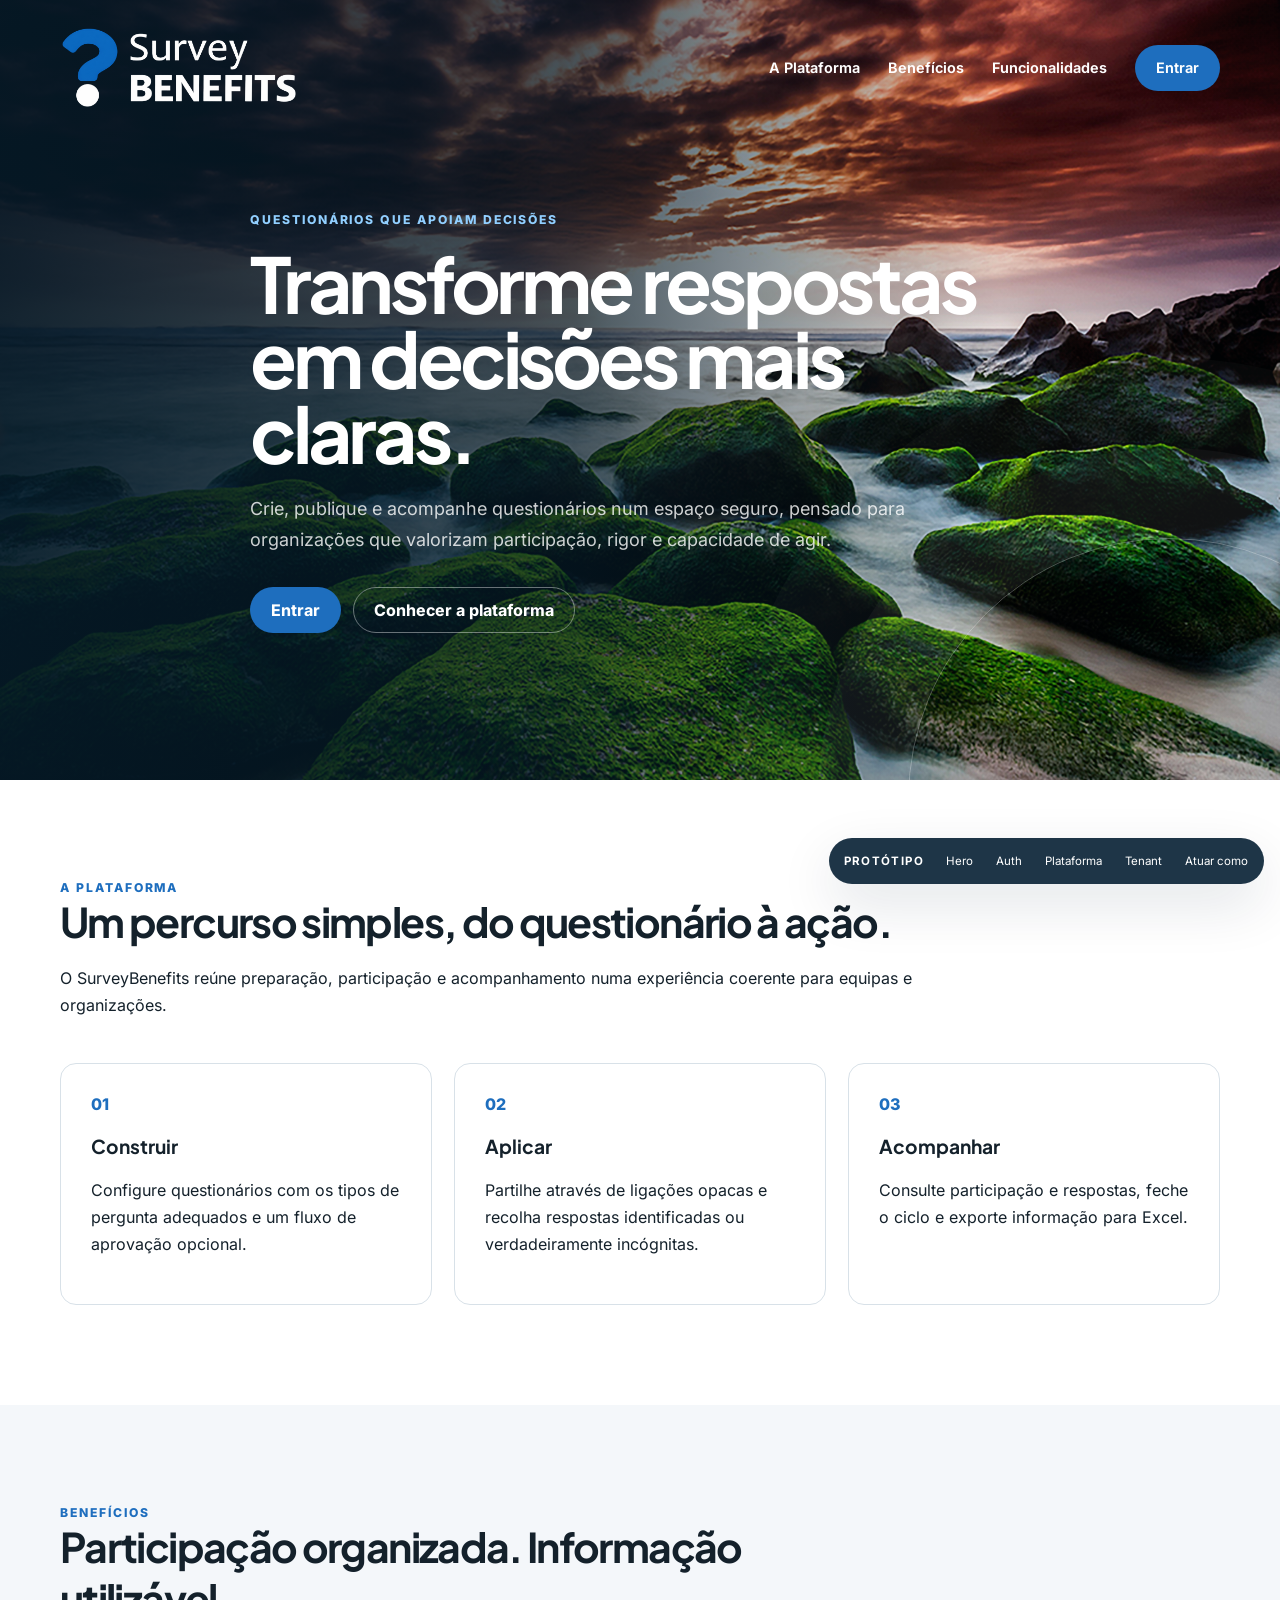
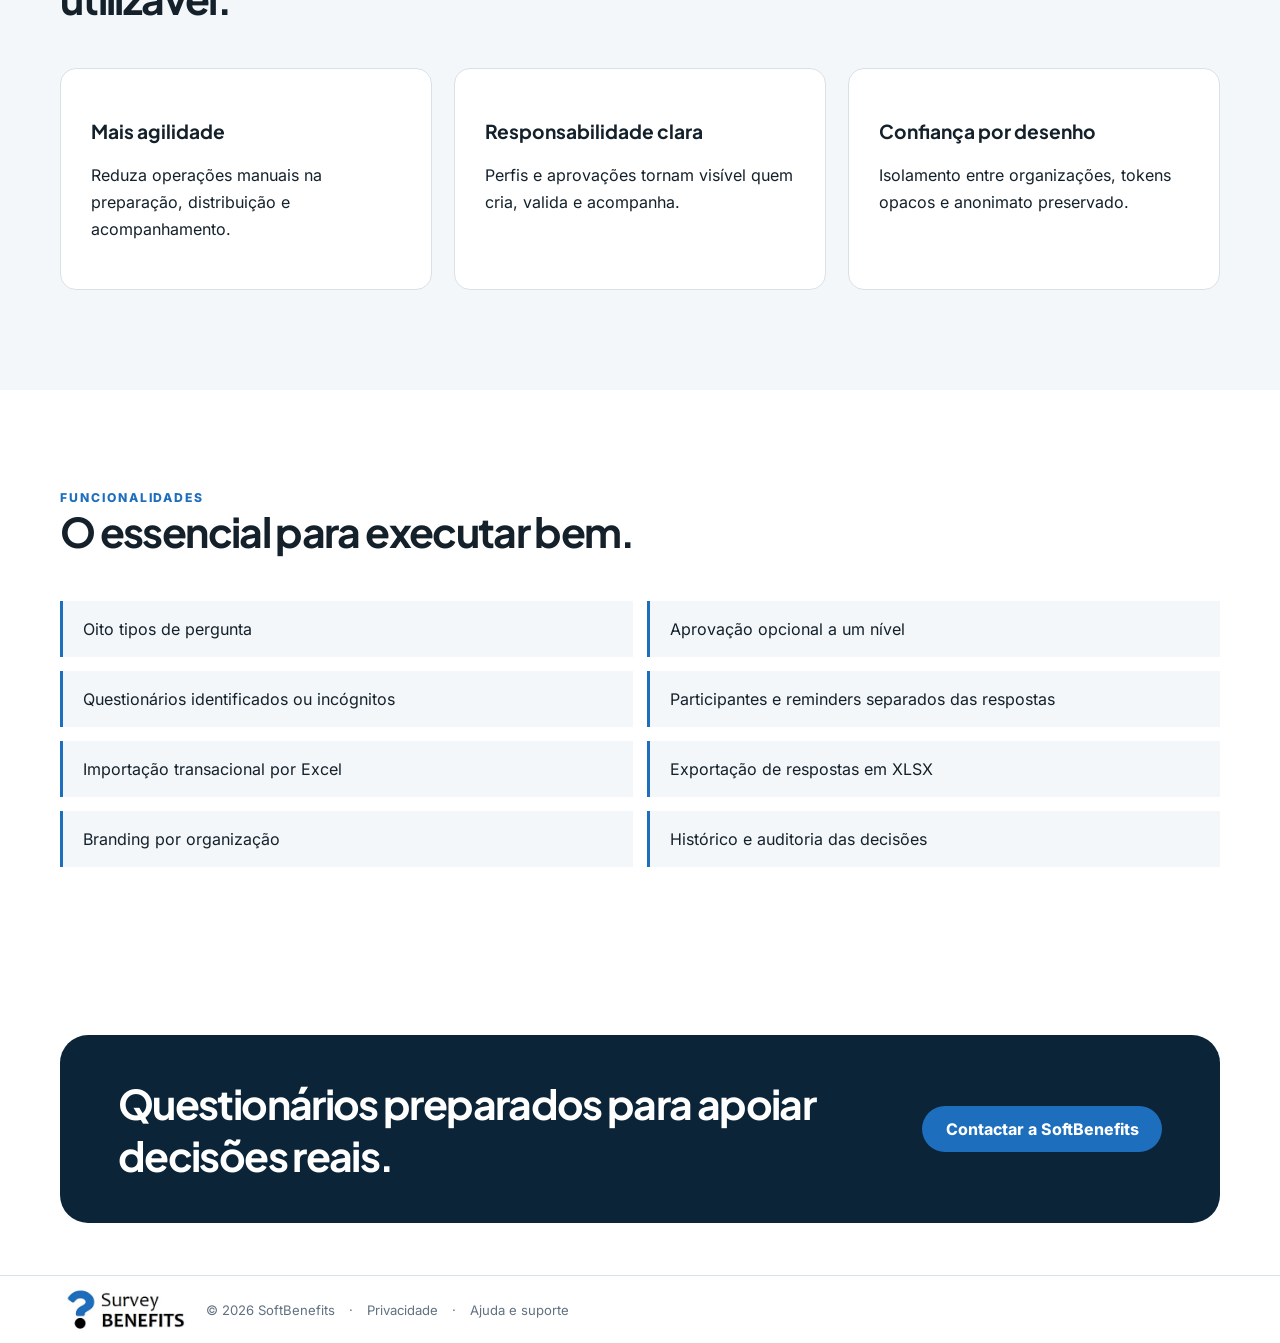
==== commit d0e381c5: "fix: expor variantes no menu do prototipo" ====
--- a/index.html
+++ b/index.html
@@ -65,7 +65,7 @@
   </main>
 
   <footer class="content-footer"><div class="container footer-row"><a href="https://www.softbenefits.pt" target="_blank" rel="noopener"><img class="logo" src="assets/logo-oficial.jpg?v=17" alt="SurveyBenefits"></a><span>© <span data-year></span> SoftBenefits</span><span>·</span><a href="privacidade.html">Privacidade</a><span>·</span><a href="suporte.html">Ajuda e suporte</a></div></footer>
-  <nav class="prototype-nav" aria-label="Navegação do protótipo"><strong>PROTÓTIPO</strong><a href="index.html">Hero</a><a href="login.html">Auth</a><a href="app.html">Plataforma</a><a href="app.html?tenant=horizon">Tenant</a></nav>
+  <nav class="prototype-nav" aria-label="Navegação do protótipo"><strong>PROTÓTIPO</strong><a href="index.html">Hero</a><a href="login.html">Auth</a><a href="app.html">Plataforma</a><a href="app.html?tenant=horizon">Tenant</a><a href="app.html?tenant=horizon&amp;mode=impersonation">Atuar como</a></nav>
   <script src="assets/site.js?v=3"></script>
 </body>
 </html>
--- a/assets/styles.css
+++ b/assets/styles.css
@@ -21,7 +21,7 @@
 
 * { box-sizing: border-box; }
 html { scroll-behavior: smooth; }
-body { margin: 0; background: var(--paper); color: var(--text); }
+body { margin: 0; background: var(--paper); color: var(--text); overflow-x: hidden; }
 body.dark { --paper: #10202b; --surface: #152b39; --text: #eef5f8; --muted: #aec0ca; --border: #284452; }
 body.tenant { --accent: #007f5f; --sidebar: #063f34; }
 a { color: inherit; }
@@ -67,6 +67,7 @@
 .feature-list li { padding: 18px 20px; border-left: 3px solid var(--primary); background: var(--surface); }
 .cta { color: white; background: var(--navy); border-radius: 28px; padding: 42px 58px; display: flex; justify-content: space-between; align-items: center; gap: 40px; }
 .cta h2 { margin: 0; max-width: 700px; }
+.cta .button { min-width: 240px; white-space: nowrap; flex-shrink: 0; }
 .content-footer { border-top: 1px solid var(--border); min-height: 68px; display: flex; align-items: center; color: var(--muted); font-size: .82rem; }
 .footer-row { display: flex; align-items: center; gap: 14px; flex-wrap: wrap; }
 .footer-row .logo { width: 132px; color: var(--text); }
@@ -78,6 +79,9 @@
 .tenant .side-nav .tenant-links { display: block; }
 .tenant .app-content .eyebrow { color: var(--accent); }
 .tenant .app-shell .button { background: var(--accent); }
+.tenant .app-frame .button { background: var(--accent); }
+.tenant .menu-principal .platform-links { display: none; }
+.tenant .menu-principal .tenant-links { display: grid; gap: .28rem; }
 
 .auth-background { min-height: 100vh; padding: 30px 20px; background: radial-gradient(circle at 80% 10%, rgba(30,110,190,.22), transparent 32%), var(--navy); }
 .auth-page { width: min(1120px, 100%); min-height: min(720px, calc(100vh - 60px)); margin: auto; display: grid; grid-template-columns: minmax(0,1.08fr) minmax(390px,.92fr); overflow: hidden; background: var(--surface); border: 1px solid rgba(255,255,255,.18); border-radius: 30px; box-shadow: 0 30px 90px rgba(0,0,0,.34); }
@@ -120,43 +124,46 @@
 .auth-card .auth-alternative { border: 1px solid var(--border); }
 .notice { margin: 20px 0; padding: 15px; background: #e9f4ff; color: #164c78; border-radius: 10px; }
 
-.app-shell { min-height: 100vh; display: grid; grid-template-columns: 260px 1fr; background: var(--surface); }
-.sidebar { position: fixed; inset: 0 auto 0 0; width: 260px; background: var(--sidebar); color: white; display: grid; grid-template-rows: auto 1fr auto; transition: width .2s ease; z-index: 4; }
-.sidebar-head { padding: 25px 18px 20px; border-bottom: 1px solid rgba(255,255,255,.12); }
-.sidebar-head .logo { width: 205px; }
+.app-shell { min-height: 100vh; display: grid; grid-template-columns: 236px minmax(0, 1fr); background: var(--surface); }
+.sidebar { position: fixed; inset: 0 auto 0 0; width: 236px; background: var(--sidebar); color: white; display: grid; grid-template-rows: auto 1fr auto; transition: width .2s ease; z-index: 4; }
+.menu-overlay, .sidebar-close { display: none; }
+.sidebar-head { padding: 25px 18px 0; }
+.sidebar-head .logo { width: 100%; max-width: 205px; }
 .sidebar-head .logo-symbol { display: none; width: 48px; height: 48px; margin-inline: auto; padding: 5px; border: 1px solid rgba(255,255,255,.72); border-radius: 50%; background: rgba(255,255,255,.96); box-shadow: 0 5px 16px rgba(0,0,0,.18); object-fit: contain; object-position: center; }
-.sidebar-context { display: grid; gap: 4px; margin-top: 20px; padding: 15px; background: rgba(255,255,255,.055); border: 1px solid rgba(255,255,255,.09); border-radius: 12px; }
+.sidebar-context { display: grid; gap: 4px; margin: 20px 4px 22px; padding: 15px; background: rgba(255,255,255,.055); border: 1px solid rgba(255,255,255,.07); border-radius: 12px; }
 .context-label { font-size: .68rem; text-transform: uppercase; letter-spacing: .14em; color: rgba(255,255,255,.58); }
-.context-name { font-weight: 750; margin-top: 5px; }
-.context-session { display: grid; gap: 3px; margin-top: 12px; padding-top: 12px; border-top: 1px solid rgba(255,255,255,.12); color: rgba(255,255,255,.66); font-size: .72rem; line-height: 1.35; }
+.context-name { font-weight: 750; line-height: 1.25; margin-top: 5px; }
+.context-session { display: grid; gap: 3px; margin-top: 12px; padding-top: 4px; color: rgba(255,255,255,.66); font-size: .72rem; line-height: 1.4; }
 .context-session strong { color: white; font-size: .8rem; }
-.side-nav { overflow-y: auto; padding: 18px 12px; scrollbar-width: thin; scrollbar-color: rgba(255,255,255,.25) transparent; }
-.side-nav a { display: flex; gap: 12px; align-items: center; padding: 12px 14px; margin: 3px 0; border-radius: 10px; color: rgba(255,255,255,.72); text-decoration: none; font-size: .9rem; }
-.side-nav a.active, .side-nav a:hover { background: color-mix(in srgb, var(--accent) 60%, transparent); color: white; }
-.nav-icon { width: 23px; text-align: center; font-size: 1rem; }
-.sidebar-foot { padding: 16px; border-top: 1px solid rgba(255,255,255,.12); }
+.side-nav { display: grid; align-content: start; gap: 5px; overflow-y: auto; padding: 0 18px; scrollbar-width: thin; scrollbar-color: rgba(255,255,255,.25) transparent; }
+.side-nav a { min-height: 42px; display: flex; gap: 12px; align-items: center; padding: 0 12px; margin: 0; border-radius: 7px; color: rgba(255,255,255,.72); text-decoration: none; font-size: .82rem; font-weight: 650; }
+.side-nav a.active, .side-nav a:hover { background: color-mix(in srgb, var(--accent) 60%, transparent); color: white; box-shadow: 0 7px 17px rgba(0,0,0,.14); }
+.nav-icon { width: 17px; text-align: center; font-size: 1rem; }
+.sidebar-foot { padding: 15px 18px 17px; border-top: 1px solid rgba(255,255,255,.08); }
 .sidebar-foot button { width: 100%; display: flex; align-items: center; gap: 11px; background: rgba(255,255,255,.07); color: white; border: 1px solid rgba(255,255,255,.15); border-radius: 10px; text-align: left; padding: 12px 14px; font-weight: 700; }
 .sidebar-foot button:hover { background: rgba(255,255,255,.14); border-color: rgba(255,255,255,.28); }
 .logout-icon { font-size: 1.05rem; }
 .app-main { grid-column: 2; min-width: 0; }
-.app-topbar { height: 72px; padding: 0 30px; background: var(--paper); border-bottom: 1px solid var(--border); display: flex; align-items: center; justify-content: space-between; position: sticky; top: 0; z-index: 2; }
-.mobile-topline { display: contents; }
+.app-topbar { height: 64px; padding: 0 26px; background: color-mix(in srgb, var(--paper) 96%, transparent); border-bottom: 1px solid var(--border); box-shadow: 0 4px 16px rgba(11,36,56,.06); display: flex; align-items: center; justify-content: flex-start; position: sticky; top: 0; z-index: 30; backdrop-filter: blur(12px); }
 .mobile-brand { display: none; }
-.breadcrumb-row { order: -1; display: flex; align-items: center; gap: 12px; }
-.breadcrumb { color: var(--muted); font-size: .86rem; }
-.profile { display: flex; align-items: center; gap: 10px; }
-.notification { width: 38px; height: 38px; border: 0; border-radius: 10px; background: transparent; }
-.notification:hover { background: var(--surface); }
-.profile-button { min-height: 60px; display: flex; align-items: center; gap: 11px; padding: 7px 11px 7px 8px; border: 1px solid var(--border); border-radius: 13px; background: var(--paper); color: var(--text); text-align: left; box-shadow: 0 5px 16px rgba(11,36,56,.06); }
+.breadcrumb { display: inline-flex; align-items: center; gap: 10px; margin-left: 0; color: var(--muted); font-size: .9rem; letter-spacing: -.01em; white-space: nowrap; }
+.breadcrumb i { color: var(--border); font-size: 1.2em; font-style: normal; }
+.breadcrumb strong { color: var(--text); font-weight: 750; }
+.profile { display: flex; align-items: center; gap: 10px; margin-left: auto; }
+.notification, .fullscreen-toggle { width: 38px; height: 38px; display: inline-grid; place-items: center; border: 1px solid var(--border); border-radius: 10px; background: var(--paper); }
+.notification:hover, .fullscreen-toggle:hover { background: var(--surface); border-color: color-mix(in srgb, var(--accent) 45%, var(--border)); }
+.fullscreen-toggle svg { width: 17px; height: 17px; fill: none; stroke: var(--muted); stroke-width: 1.8; stroke-linecap: round; stroke-linejoin: round; }
+.fullscreen-toggle:hover svg { stroke: var(--accent); }
+.profile-button { min-height: 44px; display: flex; align-items: center; gap: 9px; padding: 3px 7px 3px 3px; border: 1px solid var(--border); border-radius: 11px; background: var(--paper); color: var(--text); text-align: left; box-shadow: 0 5px 16px rgba(11,36,56,.06); }
 .profile-button:hover { border-color: color-mix(in srgb, var(--accent) 45%, var(--border)); background: var(--surface); }
 .profile-copy { display: grid; gap: 2px; min-width: 150px; }
 .profile-copy small { color: var(--muted); }
-.profile-chevron { color: var(--muted); font-size: 1.2rem; }
-.avatar { width: 44px; height: 44px; overflow: hidden; flex: 0 0 44px; border-radius: 50%; background: var(--accent); color: white; display: grid; place-items: center; font-weight: 800; }
+.profile-chevron { width: 8px; height: 8px; margin: -4px 2px 0 5px; border-right: 2px solid var(--muted); border-bottom: 2px solid var(--muted); transform: rotate(45deg); }
+.avatar { width: 38px; height: 38px; overflow: hidden; flex: 0 0 38px; border-radius: 50%; background: var(--accent); color: white; display: grid; place-items: center; font-size: .78rem; font-weight: 800; }
 .avatar img { width: 100%; height: 100%; display: block; object-fit: cover; }
-.app-content { padding: 36px 30px 70px; max-width: 1500px; margin: auto; }
+.app-content { width: min(1380px, 100%); padding: 34px 36px 60px; margin: 0 auto; }
 .page-head { display: flex; justify-content: space-between; align-items: end; gap: 20px; margin-bottom: 28px; }
-.page-head h1 { font-size: 2.25rem; margin: 4px 0; }
+.page-head h1 { font-size: 1.9rem; margin: 4px 0; }
 .metrics { display: grid; grid-template-columns: repeat(4, 1fr); gap: 16px; }
 .metric { background: var(--paper); border: 1px solid var(--border); border-radius: 14px; padding: 20px; }
 .metric strong { display: block; font: 700 2rem "Plus Jakarta Sans", sans-serif; margin: 7px 0; }
@@ -171,9 +178,9 @@
 .impersonation { position: sticky; top: 0; z-index: 5; background: #7b2cbf; color: white; min-height: 48px; padding: 10px 28px; display: none; align-items: center; justify-content: space-between; gap: 20px; }
 .impersonating .impersonation { display: flex; }
 .impersonating .sidebar { top: 48px; }
-.app-shell.collapsed { grid-template-columns: 82px 1fr; }
-.app-shell.collapsed .sidebar { width: 82px; }
-.app-shell.collapsed .sidebar-head { padding: 20px 15px; }
+.app-shell.collapsed { grid-template-columns: 72px minmax(0, 1fr); }
+.app-shell.collapsed .sidebar { width: 72px; }
+.app-shell.collapsed .sidebar-head { padding: 20px 14px; border-bottom: 0; }
 .app-shell.collapsed .logo-full { display: none; }
 .app-shell.collapsed .sidebar-head .logo-symbol { display: block; }
 .app-shell.collapsed .sidebar-context { display: none; }
@@ -182,13 +189,13 @@
 .app-shell.collapsed .sidebar-foot { padding: 12px; }
 .app-shell.collapsed .sidebar-foot button { justify-content: center; padding-inline: 8px; }
 .app-shell.collapsed .sidebar-foot button span:not(.logout-icon) { display: none; }
-.prototype-nav { position: fixed; right: 16px; bottom: 16px; z-index: 20; gap: 7px; padding: 8px; border-radius: 999px; background: rgba(11,36,56,.92); box-shadow: var(--shadow); color: white; font-size: .72rem; }
+.prototype-nav { position: fixed; right: 16px; bottom: 16px; z-index: 20; max-width: calc(100vw - 32px); gap: 7px; padding: 8px; border-radius: 999px; background: rgba(11,36,56,.92); box-shadow: var(--shadow); color: white; font-size: .72rem; }
 .prototype-nav strong { padding: 0 7px; letter-spacing: .12em; }
 .prototype-nav a, .prototype-nav button { color: white; background: transparent; border: 0; padding: 8px; border-radius: 999px; text-decoration: none; }
 .prototype-nav a:hover, .prototype-nav button:hover { background: rgba(255,255,255,.12); }
-.shell-toggle { width: 40px; height: 40px; display: inline-grid; place-items: center; border: 1px solid var(--border); border-radius: 10px; background: var(--paper); color: var(--text); font-size: 1.15rem; }
+.shell-toggle { width: 34px; height: 34px; display: inline-grid; place-items: center; border: 1px solid var(--border); border-radius: 7px; background: var(--paper); color: var(--text); font-size: 1rem; }
 .shell-toggle:hover { background: var(--surface); border-color: color-mix(in srgb, var(--accent) 40%, var(--border)); }
-.shell-toggle-edge { flex: 0 0 auto; margin-left: -30px; box-shadow: none; }
+.shell-toggle-edge { flex: 0 0 auto; margin: 0 10px 0 0; box-shadow: none; }
 .inline-row { display: flex; align-items: center; gap: 14px; }
 .content-intro { margin-top: 70px; }
 .page-title-compact { font-size: 3.2rem; }
@@ -207,16 +214,41 @@
   .auth-story > p { max-width: 600px; padding-block: 8px; font-size: .9rem; }
   .auth-highlights { grid-template-columns: repeat(2, minmax(0, 1fr)); gap: 14px; margin-top: 2px; }
   .app-shell { grid-template-columns: 1fr; }
-  .sidebar { transform: translateX(-100%); box-shadow: var(--shadow); }
+  .app-shell.collapsed { grid-template-columns: 1fr; }
+  .sidebar { z-index: 40; transform: translateX(-100%); box-shadow: var(--shadow); }
   .sidebar.open { transform: translateX(0); }
+  .menu-overlay { position: fixed; z-index: 35; inset: 0; display: none; border: 0; background: rgba(5,25,38,.62); }
+  .app-shell.sidebar-open .menu-overlay { display: block; }
+  .sidebar-close { display: inline-grid; grid-column: 2; place-items: center; width: 34px; height: 34px; border: 0; border-radius: 7px; color: white; background: rgba(255,255,255,.08); font-size: 1.45rem; line-height: 1; }
+  .sidebar-head { display: grid; grid-template-columns: minmax(0, 1fr) auto; align-items: start; column-gap: 10px; }
+  .sidebar-head > a { grid-column: 1; min-width: 0; }
+  .sidebar-head .logo { width: min(156px, 100%); }
+  .sidebar-context { grid-column: 1 / -1; }
+  .app-shell.collapsed .sidebar.open { width: 236px; }
+  .app-shell.collapsed .sidebar.open .sidebar-head { padding: 25px 18px 20px; border-bottom: 1px solid rgba(255,255,255,.12); }
+  .app-shell.collapsed .sidebar.open .logo-full { display: block; }
+  .app-shell.collapsed .sidebar.open .sidebar-head .logo-symbol { display: none; }
+  .app-shell.collapsed .sidebar.open .sidebar-context { display: grid; }
+  .app-shell.collapsed .sidebar.open .side-nav a { justify-content: flex-start; padding-inline: 14px; }
+  .app-shell.collapsed .sidebar.open .side-nav a span:not(.nav-icon) { display: inline; }
+  .app-shell.collapsed .sidebar.open .sidebar-foot { padding: 16px; }
+  .app-shell.collapsed .sidebar.open .sidebar-foot button { justify-content: flex-start; padding-inline: 14px; }
+  .app-shell.collapsed .sidebar.open .sidebar-foot button span:not(.logout-icon) { display: inline; }
   .app-main { grid-column: 1; }
   .shell-toggle { display: inline-grid; }
   .app-topbar { height: auto; min-height: 112px; padding-top: 10px; padding-bottom: 0; display: grid; grid-template-rows: 62px 40px; align-items: stretch; }
-  .mobile-topline { display: flex; align-items: center; justify-content: space-between; gap: 12px; }
-  .shell-toggle-edge { position: static; margin-left: 0; }
-  .mobile-brand { display: block; margin-right: auto; }
-  .mobile-brand img { display: block; width: 142px; height: 50px; object-fit: contain; }
-  .breadcrumb-row { order: initial; display: flex; align-items: center; margin-inline: -30px; padding: 0 30px; border-top: 1px solid var(--border); }
+  .shell-toggle-edge { position: static; margin: 0; }
+  .app-topbar .shell-toggle-edge { position: static; z-index: auto; }
+}
+
+/* Estrutura do shell alinhada com o template responsivo do PescaLog. */
+@media (max-width: 820px) {
+  .app-topbar { min-height: 88px; height: 88px; display: grid; grid-template-columns: 34px 116px minmax(0, 1fr) auto; grid-template-rows: 55px 33px; column-gap: 10px; align-items: stretch; padding: 0 14px; }
+  .mobile-brand { grid-column: 2; grid-row: 1; display: flex; align-items: center; margin: 0; }
+  .mobile-brand img { width: 116px; height: 38px; }
+  .profile { grid-column: 4; grid-row: 1; align-self: center; margin-left: 0; }
+  .app-topbar .shell-toggle-edge { position: static; grid-column: 1; grid-row: 1; align-self: center; z-index: auto; width: 34px; height: 34px; margin: 0; }
+  .breadcrumb { grid-column: 1 / -1; grid-row: 2; align-self: stretch; display: flex; gap: 8px; margin-left: 0; padding: 0 4px; overflow: hidden; border-top: 1px solid var(--border); }
 }
 
 @media (max-width: 620px) {
@@ -227,6 +259,7 @@
   .section { padding: 72px 0; }
   .grid-3, .metrics { grid-template-columns: 1fr; }
   .cta { padding: 34px 26px; align-items: flex-start; flex-direction: column; }
+  .cta .button { width: 100%; }
   .auth-background { padding: 14px; }
   .auth-page { gap: 14px; }
   .auth-visual, .auth-panel { border-radius: 20px; }
@@ -243,18 +276,58 @@
   .auth-card .logo { width: min(230px, 100%); }
   .auth-panel { padding: 24px; }
   .auth-card .logo { margin-bottom: 36px; }
-  .app-topbar, .app-content, .app-footer { padding-left: 18px; padding-right: 18px; }
-  .breadcrumb-row { margin-inline: -18px; padding-inline: 18px; }
-  .mobile-brand img { width: 118px; height: 44px; }
+  .app-content, .app-footer { padding-left: 18px; padding-right: 18px; }
   .profile-copy, .profile-chevron { display: none; }
   .profile-button { min-height: 44px; padding: 3px; border: 0; box-shadow: none; }
   .avatar { width: 40px; height: 40px; flex-basis: 40px; }
+  .app-content { padding: 25px 16px 92px; }
   .page-head { align-items: flex-start; flex-direction: column; }
   .table-card { overflow-x: auto; }
   .footer-row { justify-content: center; text-align: center; }
   .prototype-nav { left: 10px; right: 10px; overflow-x: auto; justify-content: flex-start; }
 }
 
+@media (max-width: 420px) {
+  .app-topbar { padding-left: 14px; padding-right: 14px; }
+  .breadcrumb { font-size: .82rem; }
+  .profile { gap: 4px; }
+  .page-head h1 { font-size: 1.8rem; }
+  .page-head p { font-size: .95rem; line-height: 1.5; }
+  .app-content { padding-top: 25px; }
+  .metric { padding: 18px; }
+  .metric strong { font-size: 1.8rem; }
+}
+
 @media (prefers-reduced-motion: reduce) {
   *, *::before, *::after { scroll-behavior: auto !important; transition-duration: .01ms !important; animation-duration: .01ms !important; }
 }
+
+/* Shell transposto diretamente do template autenticado do PescaLog.
+   No Survey mudam apenas identidade, conteúdo, cor e o botão de ecrã inteiro. */
+.app-frame { min-height:100vh; display:grid; grid-template-columns:236px minmax(0,1fr); background:var(--surface); transition:grid-template-columns .22s ease; }
+.app-frame .sidebar { position:sticky; z-index:40; top:0; width:auto; height:100vh; display:flex; flex-direction:column; padding:14px 18px 17px; overflow-x:hidden; overflow-y:auto; color:#dceaf5; background:var(--navy); box-shadow:.5rem 0 1.8rem rgba(11,36,56,.08); transform:none; }
+.sidebar-cabecalho { min-height:3.5rem; display:flex; align-items:center; justify-content:space-between; padding:0; }
+.marca { display:flex; align-items:center; overflow:hidden; }.marca-completa { width:10.75rem; height:2.7rem; object-fit:contain; object-position:left center; }.marca-simbolo { display:none; width:2.8rem; height:2.8rem; object-fit:cover; object-position:left center; }.fechar-menu { display:none; color:#fff; background:transparent; border:0; font-size:1.6rem; }
+.contexto { display:grid; gap:4px; margin:1.8rem 4px 22px; padding:15px; border:1px solid rgba(255,255,255,.08); border-radius:.7rem; background:rgba(255,255,255,.055); }.contexto small { color:#8eabc3; font-size:.61rem; font-weight:800; letter-spacing:.14em; }.contexto strong { color:#fff; font-size:.9rem; }.contexto span { color:#b4c6d5; font-size:.72rem; }.contexto .ultimo-acesso { margin-top:6px; color:#91aabd; font-size:10px; line-height:1.4; }
+.menu-principal,.menu-secundario { display:grid; gap:.28rem; }.menu-principal a,.menu-secundario button { min-height:2.75rem; display:flex; align-items:center; gap:.72rem; width:100%; padding:0 .78rem; color:#dceaf5; border:0; border-radius:.55rem; background:transparent; font-size:13px; font-weight:600; text-align:left; text-decoration:none; white-space:nowrap; }.menu-principal a:hover,.menu-secundario button:hover { color:#fff; background:rgba(255,255,255,.07); }.menu-principal a.active { color:#fff; background:var(--accent); box-shadow:0 .4rem 1rem rgba(0,0,0,.16); }.icone-menu { width:1.2rem; color:#a8c2d6; font-size:1rem; text-align:center; }.active .icone-menu { color:#d8efff; }.menu-secundario { margin-top:auto; padding-top:.8rem; border-top:1px solid rgba(255,255,255,.08); }
+.app-frame .app-main { grid-column:auto; min-width:0; display:flex; flex-direction:column; }.app-frame .topbar { position:sticky; z-index:30; top:0; height:64px; display:flex; align-items:center; gap:0; padding:0 26px; background:color-mix(in srgb,var(--paper) 94%,transparent); border-bottom:1px solid var(--border); box-shadow:0 .3rem 1.2rem rgba(11,36,56,.055); backdrop-filter:blur(14px); }.alternar-menu,.notificacoes,.botao-conta { border:0; background:transparent; }.alternar-menu { width:34px; height:34px; min-width:34px; display:inline-grid; place-items:center; margin-right:10px; padding:0; color:var(--text); border:1px solid var(--border); border-radius:7px; box-sizing:border-box; font-size:1.2rem; }.alternar-menu:hover { background:var(--surface); }.marca-topbar { display:none; align-items:center; flex:0 0 auto; text-decoration:none; }.marca-topbar-completa { width:116px; height:38px; object-fit:contain; }.breadcrumb { display:flex; align-items:center; gap:9px; margin:0; font-size:12px; line-height:1.2; }.breadcrumb span { color:var(--muted); }.breadcrumb b { color:var(--border); }.breadcrumb strong { color:var(--text); }.acoes-topbar { margin-left:auto; display:flex; align-items:center; gap:9px; }.notificacoes,.fullscreen-toggle { position:relative; width:38px; height:38px; display:grid; place-items:center; color:var(--text); border:1px solid var(--border); border-radius:10px; background:var(--paper); }.notificacoes:hover,.fullscreen-toggle:hover { background:var(--surface); border-color:color-mix(in srgb,var(--accent) 45%,var(--border)); }.conta { position:relative; }.botao-conta { min-width:42px; min-height:42px; display:flex; align-items:center; gap:9px; padding:3px 7px 3px 3px; color:var(--text); background:var(--paper); border:1px solid var(--border); border-radius:11px; text-align:left; }.avatar { width:38px; height:38px; flex:0 0 38px; display:grid; place-items:center; color:#fff; background:var(--accent); border-radius:50%; font-size:.78rem; font-weight:800; }.identidade { min-width:150px; display:grid; gap:2px; }.identidade strong { overflow:hidden; font-size:.78rem; text-overflow:ellipsis; white-space:nowrap; }.identidade small { color:var(--muted); font-size:.66rem; }.seta-conta { width:20px; color:var(--muted); text-align:center; }
+.app-frame .app-content { width:min(90rem,100%); margin:0 auto; padding:34px 36px 60px; }.rodape-app { min-height:52px; display:flex; align-items:center; gap:25px; margin-top:auto; padding:0 36px; color:var(--muted); background:var(--paper); border-top:1px solid var(--border); font-size:.75rem; }.rodape-app nav { display:flex; gap:1.25rem; }.rodape-app a { color:inherit; font-weight:650; text-decoration:none; }.menu-overlay { display:none; }
+.menu-recolhido { grid-template-columns:72px minmax(0,1fr); }.menu-recolhido .marca-completa,.menu-recolhido .contexto,.menu-recolhido .texto-menu { display:none; }.menu-recolhido .marca-simbolo { display:block; }.menu-recolhido .sidebar-cabecalho { justify-content:center; }.menu-recolhido .menu-principal a,.menu-recolhido .menu-secundario button { justify-content:center; padding:0; }.menu-recolhido .icone-menu { width:auto; }
+@media (min-width:821px) { .app-frame .sidebar { transform:none; } }
+@media (max-width:820px) { .app-frame,.menu-recolhido { display:block; }.app-frame .app-main { min-height:100vh; }.app-frame .sidebar { position:fixed; width:min(236px,88vw); transform:translateX(-105%); transition:transform .22s ease; }.menu-movel-aberto .sidebar { transform:translateX(0); }.menu-movel-aberto .menu-overlay { position:fixed; z-index:35; inset:0; display:block; background:rgba(5,27,38,.62); border:0; }.fechar-menu { display:block; }.marca-completa { display:block!important; }.marca-simbolo { display:none!important; }.contexto,.texto-menu { display:grid!important; }.menu-principal a,.menu-secundario button { justify-content:flex-start!important; padding:0 .78rem!important; }.topbar { height:88px!important; display:grid!important; grid-template-columns:34px 116px minmax(0,1fr) auto; grid-template-rows:55px 33px; column-gap:10px; padding:0 14px!important; }.alternar-menu { grid-column:1; grid-row:1; margin-right:0; }.marca-topbar { grid-column:2; grid-row:1; display:flex; margin-right:0; }.breadcrumb { grid-column:1 / -1; grid-row:2; align-self:stretch; display:flex; gap:8px; padding:0 4px; overflow:hidden; border-top:1px solid var(--border); }.acoes-topbar { grid-column:4; grid-row:1; gap:9px; }.identidade,.seta-conta { display:none; }.botao-conta { width:44px; height:44px; min-width:44px; padding:3px; justify-content:center; border-color:transparent; background:transparent; }.app-frame .app-content { padding:25px 16px 92px; }.rodape-app { padding-inline:16px; } }
+@media (min-width:601px) and (max-width:820px) { .botao-conta { width:auto; min-width:200px; justify-content:flex-start; gap:9px; padding:3px 7px 3px 3px; background:var(--paper); border-color:var(--border); }.identidade,.seta-conta { display:grid; }.avatar { width:36px; height:36px; flex-basis:36px; } }
+@media (max-width:600px) { .rodape-app { min-height:95px; align-items:flex-start; flex-direction:column; gap:8px; padding:18px 16px 72px; } }
+
+/* Ícones finais do template: chevron SVG e símbolo branco no menu recolhido. */
+.seta-conta { width:20px; height:24px; display:grid; place-items:center; color:var(--muted); }
+.seta-conta svg { width:16px; height:16px; fill:none; stroke:currentColor; stroke-width:2; stroke-linecap:round; stroke-linejoin:round; }
+.menu-recolhido .marca-simbolo { filter:none; opacity:1; transform:translateY(-6px); }
+
+/* O único extra do Survey é tratado como utilidade, separado da conta do template. */
+.topbar-utilities { display:flex; align-items:center; gap:9px; }
+.acoes-topbar { gap:16px; }
+@media (max-width:820px) { .acoes-topbar { gap:16px; } }
+
+/* Regra original do PescaLog: a seta só existe a partir do layout tablet. */
+@media (max-width:820px) { .topbar .identidade,.topbar .seta-conta { display:none; } }
+@media (min-width:601px) and (max-width:820px) { .topbar .identidade,.topbar .seta-conta { display:grid; } }
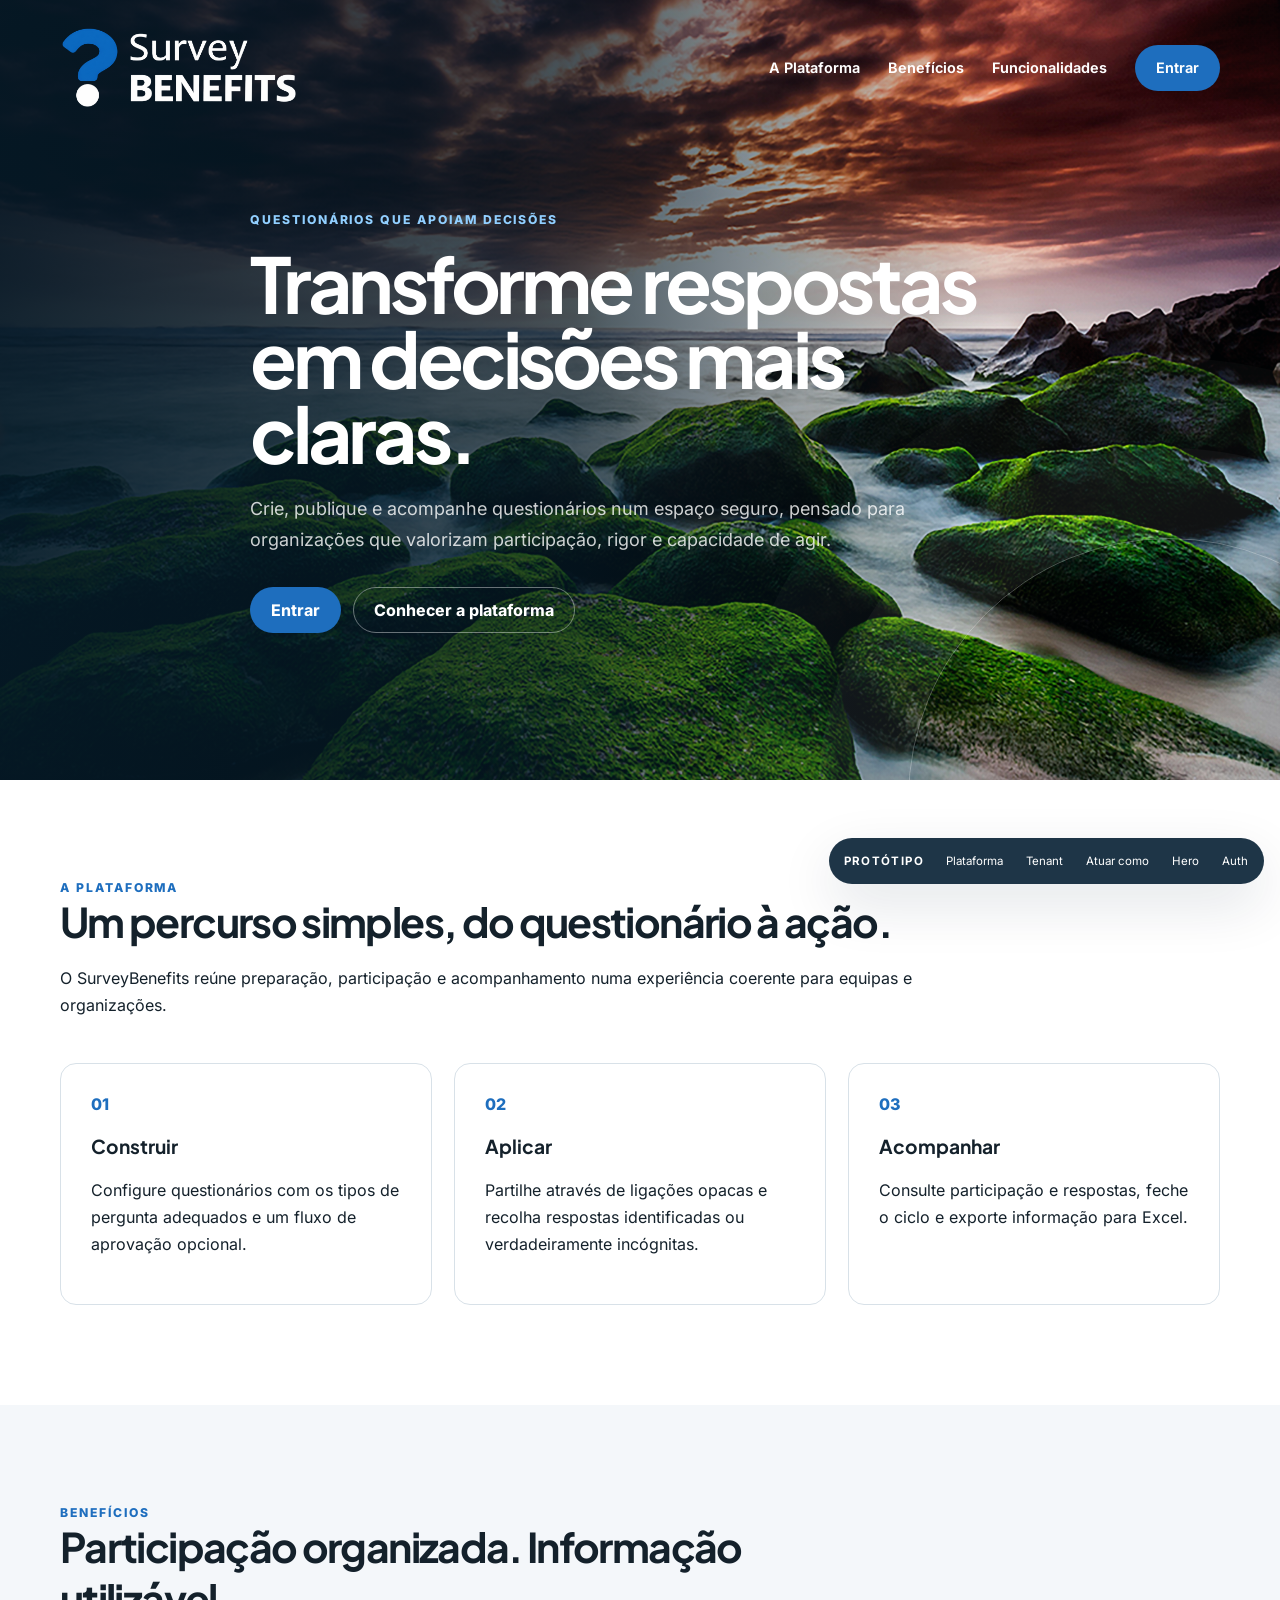
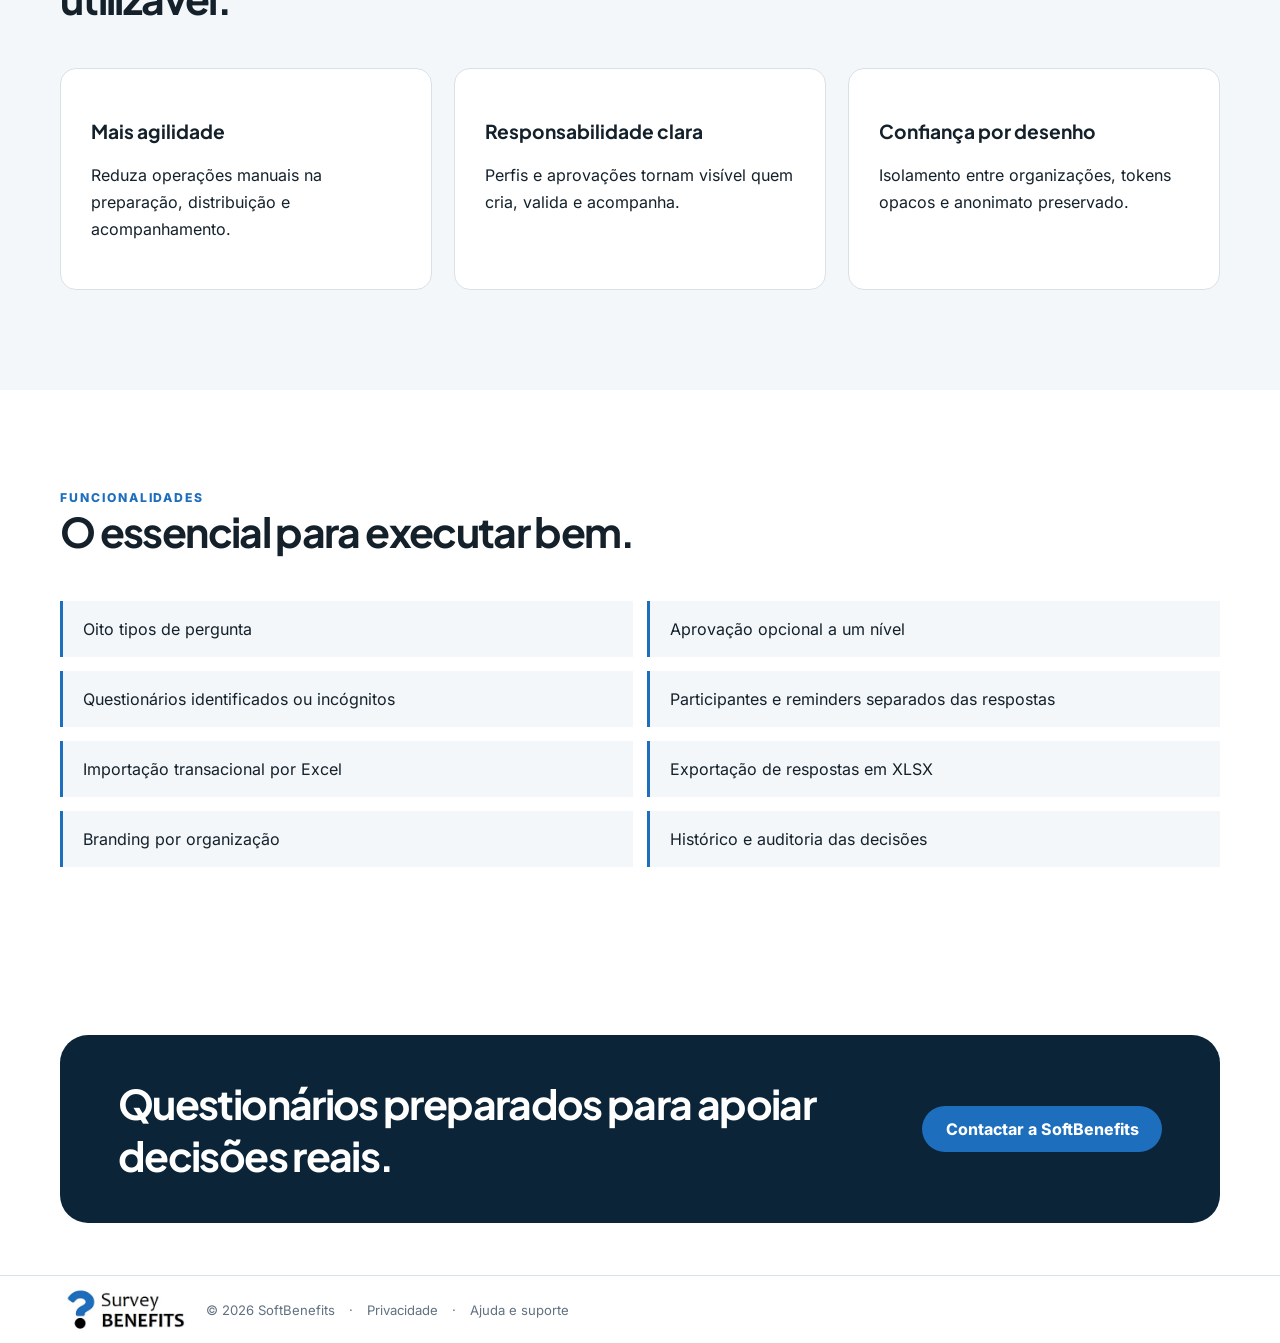
==== commit 750e9588: "fix: preservar cenarios tenant no prototipo" ====
--- a/index.html
+++ b/index.html
@@ -65,7 +65,7 @@
   </main>
 
   <footer class="content-footer"><div class="container footer-row"><a href="https://www.softbenefits.pt" target="_blank" rel="noopener"><img class="logo" src="assets/logo-oficial.jpg?v=17" alt="SurveyBenefits"></a><span>© <span data-year></span> SoftBenefits</span><span>·</span><a href="privacidade.html">Privacidade</a><span>·</span><a href="suporte.html">Ajuda e suporte</a></div></footer>
-  <nav class="prototype-nav" aria-label="Navegação do protótipo"><strong>PROTÓTIPO</strong><a href="index.html">Hero</a><a href="login.html">Auth</a><a href="app.html">Plataforma</a><a href="app.html?tenant=horizon">Tenant</a><a href="app.html?tenant=horizon&amp;mode=impersonation">Atuar como</a></nav>
+  <nav class="prototype-nav" aria-label="Navegação do protótipo"><strong>PROTÓTIPO</strong><a href="app">Plataforma</a><a href="app?tenant=horizon">Tenant</a><a href="app?tenant=horizon&amp;mode=impersonation">Atuar como</a><a href="index.html">Hero</a><a href="login.html">Auth</a></nav>
   <script src="assets/site.js?v=3"></script>
 </body>
 </html>
--- a/assets/styles.css
+++ b/assets/styles.css
@@ -307,7 +307,7 @@
 .app-frame { min-height:100vh; display:grid; grid-template-columns:236px minmax(0,1fr); background:var(--surface); transition:grid-template-columns .22s ease; }
 .app-frame .sidebar { position:sticky; z-index:40; top:0; width:auto; height:100vh; display:flex; flex-direction:column; padding:14px 18px 17px; overflow-x:hidden; overflow-y:auto; color:#dceaf5; background:var(--navy); box-shadow:.5rem 0 1.8rem rgba(11,36,56,.08); transform:none; }
 .sidebar-cabecalho { min-height:3.5rem; display:flex; align-items:center; justify-content:space-between; padding:0; }
-.marca { display:flex; align-items:center; overflow:hidden; }.marca-completa { width:10.75rem; height:2.7rem; object-fit:contain; object-position:left center; }.marca-simbolo { display:none; width:2.8rem; height:2.8rem; object-fit:cover; object-position:left center; }.fechar-menu { display:none; color:#fff; background:transparent; border:0; font-size:1.6rem; }
+.marca { display:flex; align-items:center; }.marca-completa { width:10.75rem; height:2.7rem; object-fit:contain; object-position:left center; }.marca-simbolo { display:none; width:2.8rem; height:2.8rem; object-fit:contain; }.fechar-menu { display:none; color:#fff; background:transparent; border:0; font-size:1.6rem; }
 .contexto { display:grid; gap:4px; margin:1.8rem 4px 22px; padding:15px; border:1px solid rgba(255,255,255,.08); border-radius:.7rem; background:rgba(255,255,255,.055); }.contexto small { color:#8eabc3; font-size:.61rem; font-weight:800; letter-spacing:.14em; }.contexto strong { color:#fff; font-size:.9rem; }.contexto span { color:#b4c6d5; font-size:.72rem; }.contexto .ultimo-acesso { margin-top:6px; color:#91aabd; font-size:10px; line-height:1.4; }
 .menu-principal,.menu-secundario { display:grid; gap:.28rem; }.menu-principal a,.menu-secundario button { min-height:2.75rem; display:flex; align-items:center; gap:.72rem; width:100%; padding:0 .78rem; color:#dceaf5; border:0; border-radius:.55rem; background:transparent; font-size:13px; font-weight:600; text-align:left; text-decoration:none; white-space:nowrap; }.menu-principal a:hover,.menu-secundario button:hover { color:#fff; background:rgba(255,255,255,.07); }.menu-principal a.active { color:#fff; background:var(--accent); box-shadow:0 .4rem 1rem rgba(0,0,0,.16); }.icone-menu { width:1.2rem; color:#a8c2d6; font-size:1rem; text-align:center; }.active .icone-menu { color:#d8efff; }.menu-secundario { margin-top:auto; padding-top:.8rem; border-top:1px solid rgba(255,255,255,.08); }
 .app-frame .app-main { grid-column:auto; min-width:0; display:flex; flex-direction:column; }.app-frame .topbar { position:sticky; z-index:30; top:0; height:64px; display:flex; align-items:center; gap:0; padding:0 26px; background:color-mix(in srgb,var(--paper) 94%,transparent); border-bottom:1px solid var(--border); box-shadow:0 .3rem 1.2rem rgba(11,36,56,.055); backdrop-filter:blur(14px); }.alternar-menu,.notificacoes,.botao-conta { border:0; background:transparent; }.alternar-menu { width:34px; height:34px; min-width:34px; display:inline-grid; place-items:center; margin-right:10px; padding:0; color:var(--text); border:1px solid var(--border); border-radius:7px; box-sizing:border-box; font-size:1.2rem; }.alternar-menu:hover { background:var(--surface); }.marca-topbar { display:none; align-items:center; flex:0 0 auto; text-decoration:none; }.marca-topbar-completa { width:116px; height:38px; object-fit:contain; }.breadcrumb { display:flex; align-items:center; gap:9px; margin:0; font-size:12px; line-height:1.2; }.breadcrumb span { color:var(--muted); }.breadcrumb b { color:var(--border); }.breadcrumb strong { color:var(--text); }.acoes-topbar { margin-left:auto; display:flex; align-items:center; gap:9px; }.notificacoes,.fullscreen-toggle { position:relative; width:38px; height:38px; display:grid; place-items:center; color:var(--text); border:1px solid var(--border); border-radius:10px; background:var(--paper); }.notificacoes:hover,.fullscreen-toggle:hover { background:var(--surface); border-color:color-mix(in srgb,var(--accent) 45%,var(--border)); }.conta { position:relative; }.botao-conta { min-width:42px; min-height:42px; display:flex; align-items:center; gap:9px; padding:3px 7px 3px 3px; color:var(--text); background:var(--paper); border:1px solid var(--border); border-radius:11px; text-align:left; }.avatar { width:38px; height:38px; flex:0 0 38px; display:grid; place-items:center; color:#fff; background:var(--accent); border-radius:50%; font-size:.78rem; font-weight:800; }.identidade { min-width:150px; display:grid; gap:2px; }.identidade strong { overflow:hidden; font-size:.78rem; text-overflow:ellipsis; white-space:nowrap; }.identidade small { color:var(--muted); font-size:.66rem; }.seta-conta { width:20px; color:var(--muted); text-align:center; }
@@ -321,7 +321,7 @@
 /* Ícones finais do template: chevron SVG e símbolo branco no menu recolhido. */
 .seta-conta { width:20px; height:24px; display:grid; place-items:center; color:var(--muted); }
 .seta-conta svg { width:16px; height:16px; fill:none; stroke:currentColor; stroke-width:2; stroke-linecap:round; stroke-linejoin:round; }
-.menu-recolhido .marca-simbolo { filter:none; opacity:1; transform:translateY(-6px); }
+.menu-recolhido .marca { position:relative; width:2.8rem; height:2.8rem; }.menu-recolhido .marca-simbolo { filter:none; opacity:1; transform:translateY(-6px); }.menu-recolhido .marca::after { content:""; position:absolute; top:calc(72% - 6px); left:50%; width:.48rem; height:.48rem; border-radius:50%; background:#fff; transform:translateX(-50%); }
 
 /* O único extra do Survey é tratado como utilidade, separado da conta do template. */
 .topbar-utilities { display:flex; align-items:center; gap:9px; }
